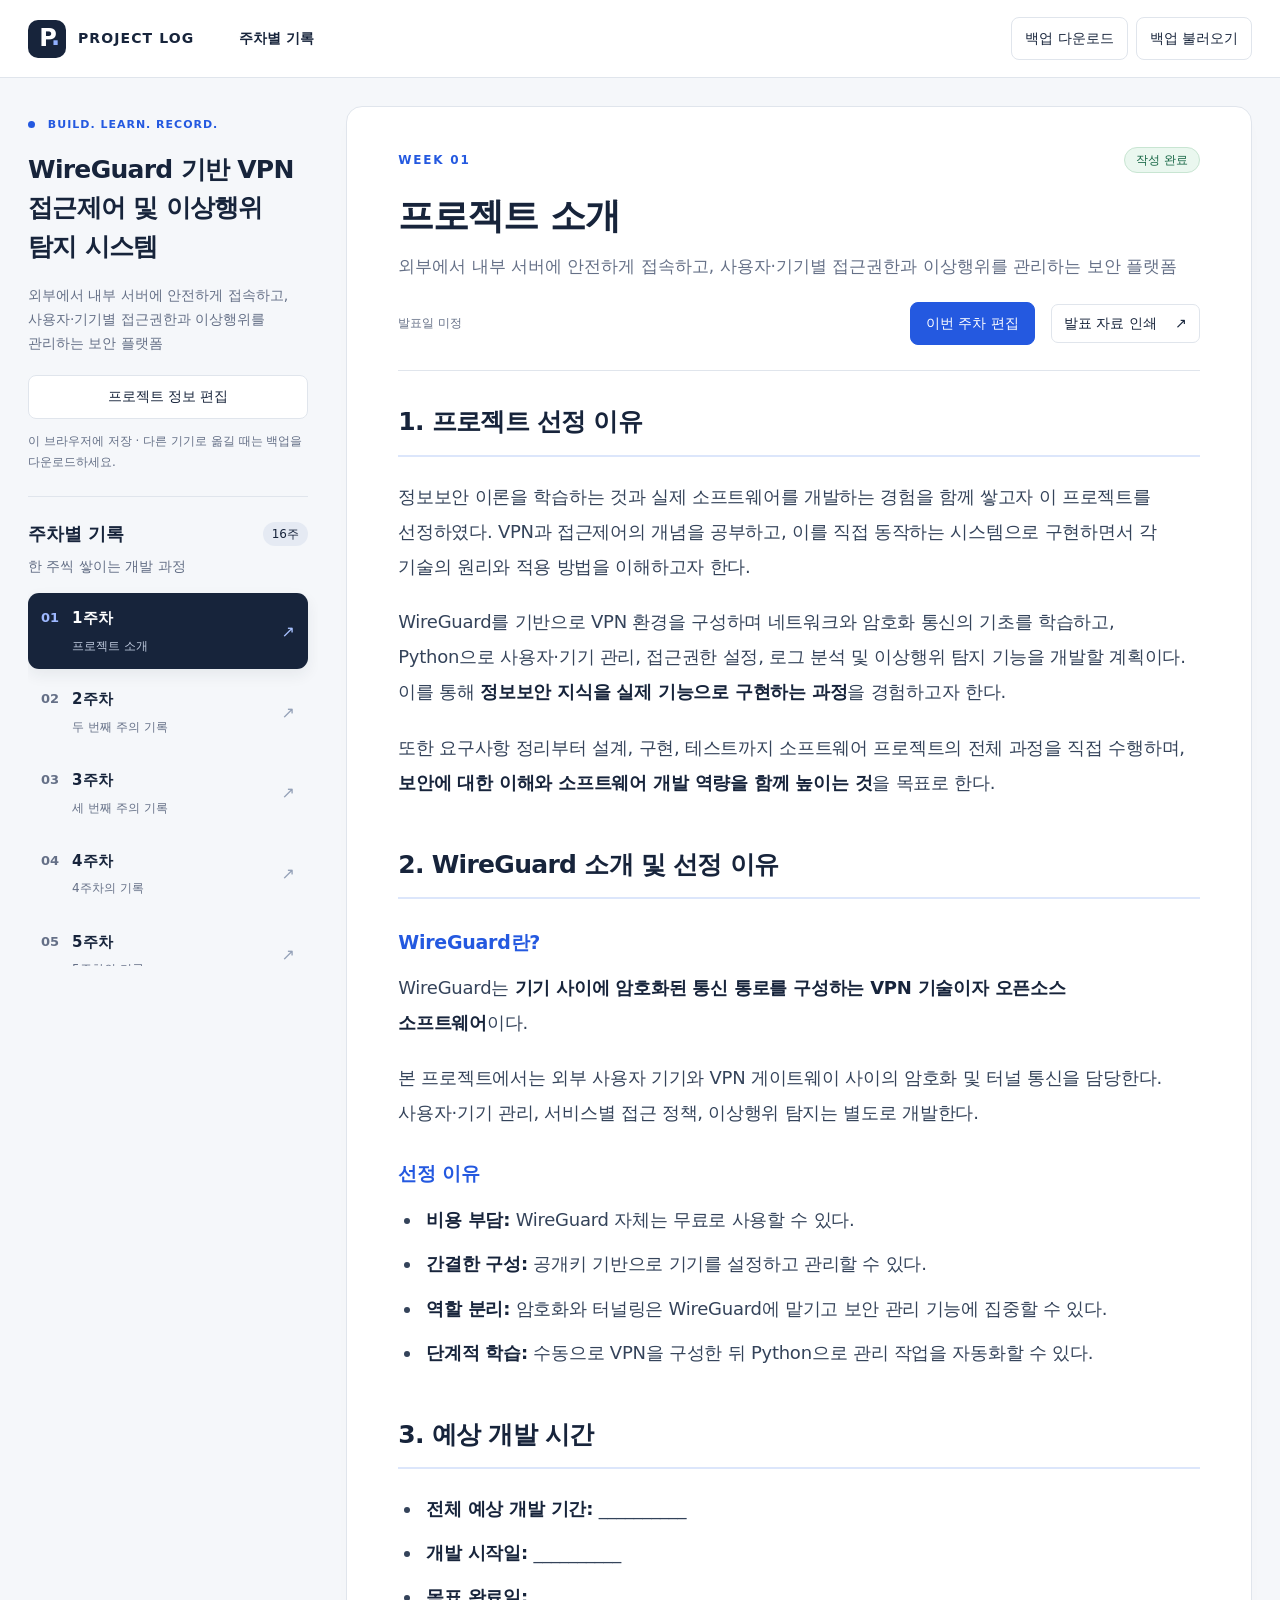
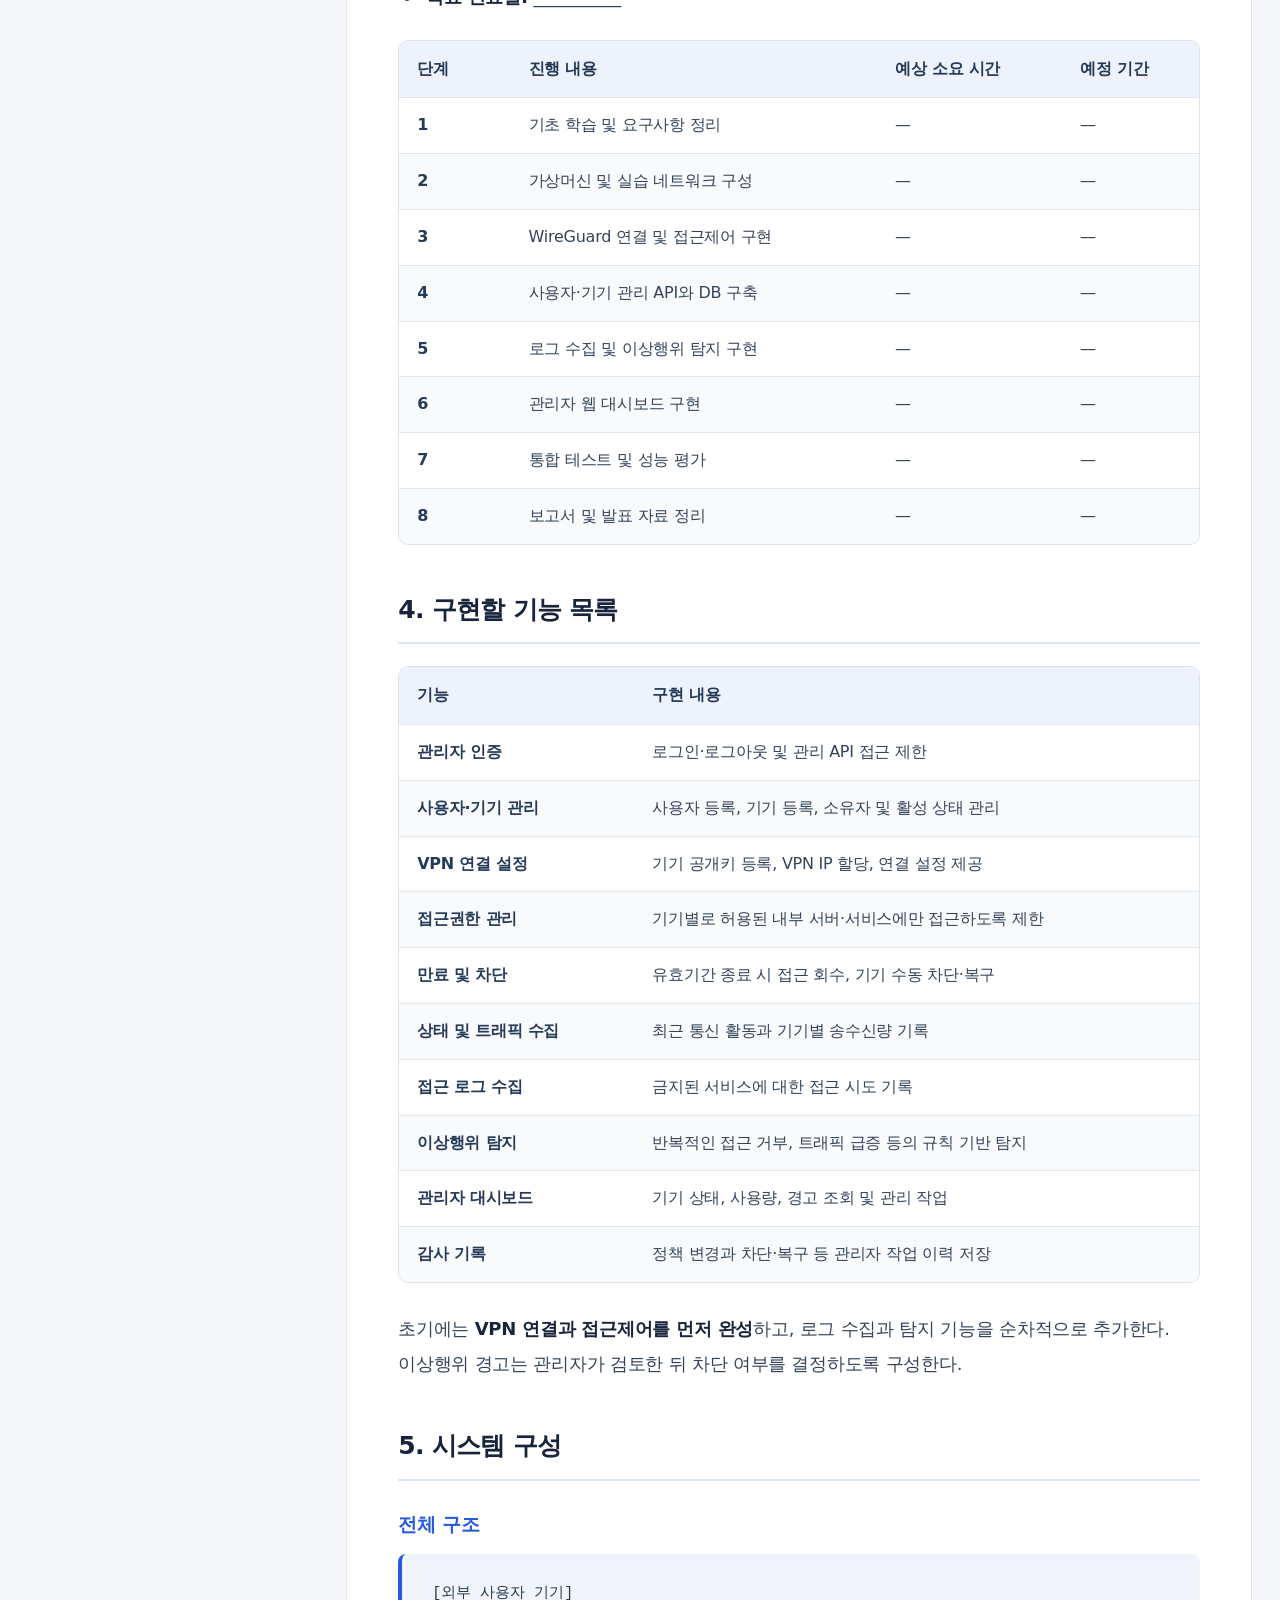
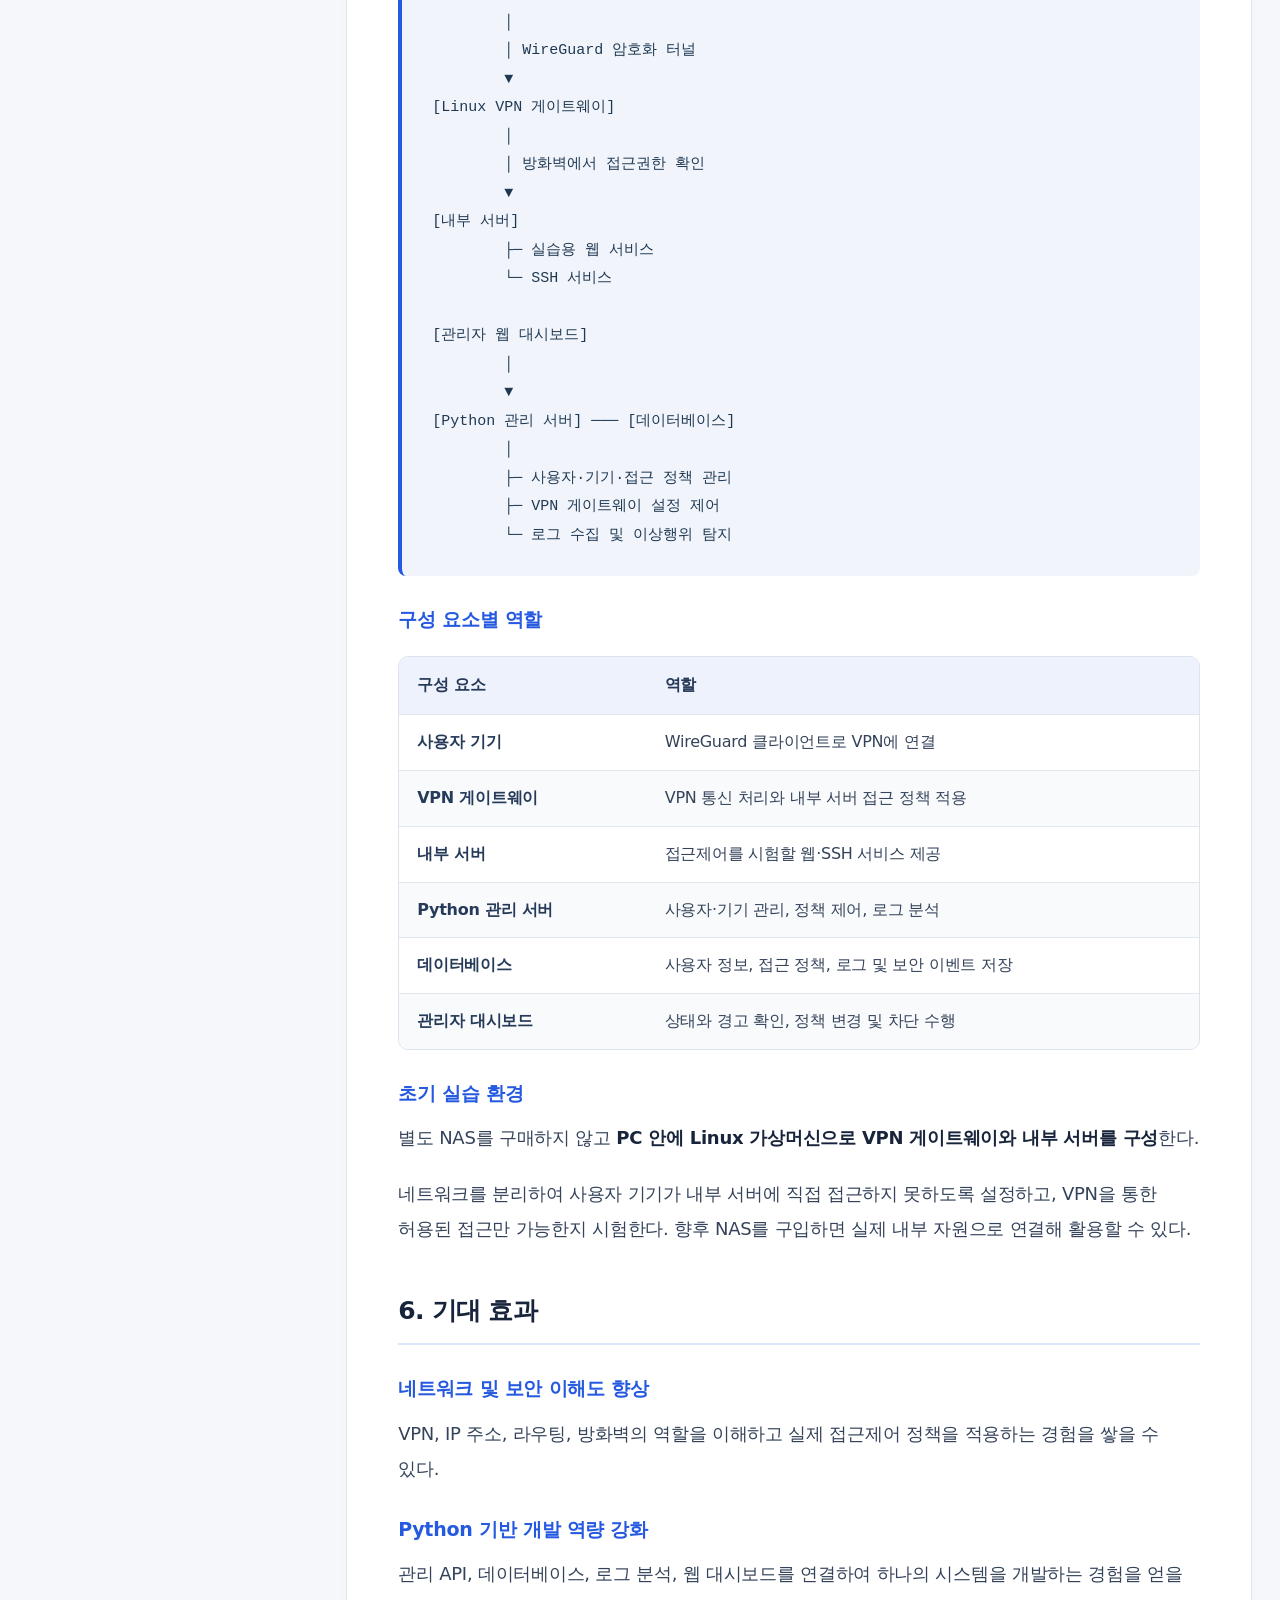
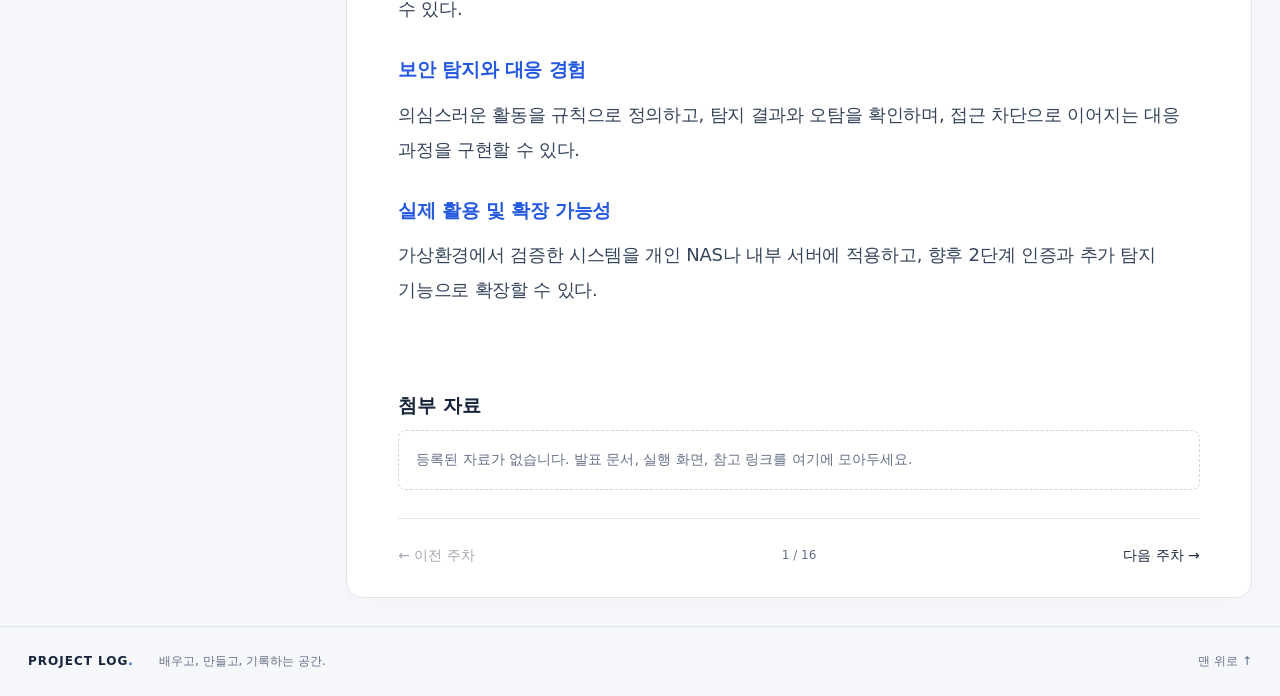
==== index.html @ 0156c9d0 "Add files via upload" ====
<!doctype html>
<html lang="ko">
<head>
  <meta charset="utf-8">
  <meta name="viewport" content="width=device-width, initial-scale=1">
  <meta name="description" content="프로젝트 소개와 주차별 개발 과정을 기록하는 발표 아카이브">
  <title>프로젝트 기록</title>
  <link rel="stylesheet" href="style.css">
  <link rel="stylesheet" href="document.css">
  <script src="data.js" defer></script>
  <script src="script.js" defer></script>
</head>
<body>
  <a class="skip-link" href="#main">본문 바로가기</a>
  <header class="header">
    <a class="brand" href="#"><span class="brand-icon" aria-hidden="true">P<span>.</span></span>PROJECT LOG</a>
    <nav aria-label="주 메뉴"><a href="#weekly">주차별 기록</a></nav>
    <div class="header-actions"><button id="backup" type="button">백업 다운로드</button><button id="restore" type="button">백업 불러오기</button><input id="backup-file" type="file" accept=".json,application/json" hidden></div>
  </header>
  <main id="main">
    <section class="intro" aria-labelledby="project-title">
      <div><p class="eyebrow"><span class="dot"></span> BUILD. LEARN. RECORD.</p>
        <h1 id="project-title"></h1><p class="intro-description" id="project-description"></p>
      </div>
    </section>
    <section class="workspace" id="weekly" aria-labelledby="weekly-title">
      <aside class="archive">
        <div class="archive-heading"><h2 id="weekly-title">주차별 기록</h2><span id="week-count"></span></div>
        <p class="muted archive-description">한 주씩 쌓이는 개발 과정</p>
        <div id="week-list" class="week-list" role="group" aria-label="발표 주차 선택"></div>
        <p class="archive-note">작은 시도도, 해결하지 못한 문제도<br>프로젝트의 기록이 됩니다.</p>
      </aside>
      <article class="report" aria-labelledby="report-title">
        <div class="report-top"><span id="report-week" class="eyebrow"></span><span class="report-state" id="report-state"></span></div>
        <h2 id="report-title"></h2><p id="report-summary" class="report-summary"></p>
        <div class="report-toolbar"><span id="report-date"></span><button type="button" class="edit-primary" id="edit-week">이번 주차 편집</button><button type="button" class="print-button" id="print-button">발표 자료 인쇄 <span aria-hidden="true">↗</span></button></div>
        <div id="report-sections"></div>
        <div class="materials"><h3>첨부 자료</h3><div id="materials"></div></div>
        <div class="report-pagination"><button type="button" id="previous-week">← 이전 주차</button><span id="page-position"></span><button type="button" id="next-week">다음 주차 →</button></div>
      </article>
    </section>
  </main>
  <footer><a class="footer-brand" href="#">PROJECT LOG<span>.</span></a><p>배우고, 만들고, 기록하는 공간.</p><a href="#">맨 위로 ↑</a></footer>
  <noscript>주차별 자료를 표시하려면 브라우저에서 JavaScript를 활성화해 주세요.</noscript>
  <dialog id="editor" aria-labelledby="editor-title">
    <form id="editor-form"><div class="editor-heading"><h2 id="editor-title">내용 편집</h2><button type="button" id="close-editor" aria-label="편집 취소">닫기 ×</button></div>
      <p class="storage-note">저장한 내용은 이 브라우저에 보관됩니다. 다른 기기에서는 백업 파일을 불러와 주세요. 배포된 사이트 전체에는 자동 반영되지 않습니다.</p>
      <div id="editor-fields"></div><p id="editor-error" role="alert"></p>
      <div class="editor-footer"><button type="button" id="cancel-editor">취소</button><button class="edit-primary" type="submit">저장하기</button></div>
    </form>
  </dialog>
  <p id="notice" role="status" class="notice" hidden></p>
</body>
</html>
---- style.css ----
@charset "UTF-8";
:root{color-scheme:light;--bg:#f5f7fa;--paper:#fff;--ink:#17243b;--muted:#657087;--line:#e0e5ec;--blue:#2459e0;--pale:#ecf2ff;--radius:16px}
*{box-sizing:border-box}html{scroll-behavior:smooth;scroll-padding-top:30px}body{margin:0;background:var(--bg);color:var(--ink);font-family:"Pretendard","Noto Sans KR","Malgun Gothic",system-ui,sans-serif;font-size:16px;line-height:1.7;word-break:keep-all;overflow-wrap:anywhere}button,a{-webkit-tap-highlight-color:transparent}button{font:inherit}a{color:inherit;text-decoration:none}button{cursor:pointer}a:focus-visible,button:focus-visible{outline:3px solid var(--blue);outline-offset:5px}button:disabled{opacity:.4;cursor:default}.header{max-width:1360px;margin:auto;min-height:100px;display:flex;align-items:center;gap:45px;padding:20px 48px;border-bottom:1px solid var(--line)}.brand{display:flex;align-items:center;gap:12px;font-weight:800;font-size:14px;letter-spacing:1.1px}.brand-icon{font-size:24px;letter-spacing:-2px;display:grid;place-content:center;position:relative;width:38px;height:38px;background:var(--ink);color:white;border-radius:10px}.brand-icon span{position:absolute;right:8px;bottom:0;color:#91b0ff}.header nav{display:flex;gap:28px;font-size:14px;font-weight:600}.header nav a:hover,footer a:hover{color:var(--blue)}.header-label{margin-left:auto;color:var(--muted);font-size:12px;letter-spacing:1.8px}main{max-width:1264px;margin:auto;padding:0 48px}.intro{padding:62px 0 50px;display:grid;grid-template-columns:minmax(0,1fr) 235px;gap:65px;align-items:center}.eyebrow{font-size:12px;font-weight:750;letter-spacing:1.8px;color:var(--blue);margin:0 0 16px}.dot{display:inline-block;width:7px;height:7px;border-radius:50%;background:var(--blue);margin-right:8px}h1{font-size:clamp(28px,3vw,42px);line-height:1.35;letter-spacing:-1.7px;margin:0 0 17px;font-weight:800}.intro-description{color:var(--muted);margin:0;max-width:630px}.project-meta{border-left:1px solid #d5dce6;padding-left:28px;font-size:14px}.project-meta div{display:flex;justify-content:space-between;gap:18px;padding:5px 0}.project-meta span{color:var(--muted);flex-shrink:0}.project-meta strong{font-weight:600;text-align:right}.project-meta div:last-child strong{color:var(--blue)}.workspace{display:grid;grid-template-columns:260px minmax(0,1fr);gap:32px;align-items:start}.archive{padding-top:16px}.archive-heading{display:flex;align-items:center;justify-content:space-between}.archive h2{font-size:18px;margin:0}.archive-heading>span{font-size:12px;background:#e5eaf3;padding:2px 9px;border-radius:20px}.muted{color:var(--muted)}.archive-description{font-size:14px;margin:5px 0 24px}.week-list{display:grid;gap:10px}.week-button{width:100%;display:flex;align-items:center;text-align:left;gap:13px;background:transparent;border:1px solid transparent;border-radius:11px;padding:18px 15px;color:var(--ink)}.week-button:hover{background:#e9edf5}.week-button.active{background:var(--ink);color:white;box-shadow:0 6px 15px #17243b12}.week-number{font-size:13px;color:var(--muted);font-weight:650;align-self:flex-start;margin-top:1px}.active .week-number{color:#9eb8ff}.week-info{display:grid;gap:4px;min-width:0}.week-info strong{font-size:15px}.week-info>span{font-size:12px;color:var(--muted)}.active .week-info>span{color:#bec9dd}.week-arrow{margin-left:auto;color:#94a1b8}.active .week-arrow{color:#a8c1ff}.archive-note{font-size:12px;color:var(--muted);border-top:1px solid var(--line);padding-top:23px;margin-top:30px;line-height:1.9}.report{background:var(--paper);border:1px solid var(--line);border-radius:var(--radius);padding:34px 38px 20px;box-shadow:0 8px 25px #17243b03}.report-top{display:flex;align-items:center;justify-content:space-between;margin-bottom:18px}.report-top .eyebrow{margin:0}.report-state{font-size:12px;border:1px solid var(--line);border-radius:20px;color:var(--muted);padding:2px 11px}.report-state.complete{color:#156544;background:#eaf7ef;border-color:#c8e5d2}.report>h2{font-size:28px;letter-spacing:-.9px;line-height:1.4;margin:0 0 10px}.report-summary{color:var(--muted);font-size:15px;margin:0 0 21px}.report-toolbar{display:flex;align-items:center;justify-content:space-between;gap:16px;padding-bottom:25px;border-bottom:1px solid var(--line);color:var(--muted);font-size:12px}.print-button{border:1px solid var(--line);background:white;border-radius:7px;color:var(--ink);padding:7px 12px;font-size:14px}.print-button:hover{background:var(--pale)}.print-button span{margin-left:14px}.report-section{display:flex;gap:18px;padding:27px 0;border-bottom:1px solid var(--line)}.section-number{font-size:12px;color:var(--blue);font-weight:700;line-height:29px}.section-content{min-width:0}.report h3{font-size:16px;margin:0 0 9px;font-weight:750}.section-text{color:var(--muted);white-space:pre-wrap;margin:0;line-height:1.9}.section-next{background:var(--pale);padding:20px;margin:24px 0;border:0;border-radius:10px}.section-next .section-text{color:#40567f}.materials{padding:3px 0 28px}.empty-materials{font-size:14px;padding:17px;border:1px dashed #cdd6e3;border-radius:8px;color:var(--muted);margin:0}.material-link{display:inline-block;border:1px solid var(--line);border-radius:8px;padding:10px 14px;margin:0 8px 8px 0;font-size:14px}.material-link:hover{border-color:var(--blue);color:var(--blue)}.report-pagination{border-top:1px solid var(--line);padding:20px 0 0;display:flex;align-items:center;justify-content:space-between;gap:10px}.report-pagination button{font-size:14px;background:none;border:0;padding:5px 0;color:var(--ink)}.report-pagination>span{font-size:12px;color:var(--muted)}.about{margin:75px 0 65px;padding-top:35px;border-top:1px solid var(--line);display:grid;grid-template-columns:260px minmax(0,1fr);gap:32px}.about .eyebrow{margin:0 0 8px;font-size:11px}.about h2{font-size:23px;margin:0}.about-grid{display:grid;grid-template-columns:1fr 1fr;gap:28px 38px}.about-number{font-size:12px;color:var(--muted)}.about-card h3{font-size:16px;margin:5px 0 8px}.about-card p{font-size:14px;color:var(--muted);margin:0;white-space:pre-wrap}footer{max-width:1264px;padding:25px 48px 35px;margin:auto;display:flex;align-items:center;gap:25px;border-top:1px solid var(--line);font-size:12px;color:var(--muted)}footer p{margin:0}.footer-brand{font-weight:800;letter-spacing:1px;color:var(--ink)}.footer-brand span{color:var(--blue)}footer>a:last-child{margin-left:auto}.skip-link{position:absolute;top:-100px;left:15px;background:white;padding:10px;z-index:10}.skip-link:focus{top:10px}
@media(min-width:1000px){.archive{position:sticky;top:25px}}
@media(max-width:1000px){.header{padding:20px 28px;gap:30px}.header-label{display:none}main{padding:0 28px}.intro{gap:25px}.workspace,.about{grid-template-columns:215px minmax(0,1fr);gap:23px}.report{padding:28px 25px 20px}.week-button{padding:15px 11px;gap:10px}footer{padding-left:28px;padding-right:28px}}
@media(max-width:760px){.header{min-height:80px;justify-content:space-between;padding:17px 20px;gap:16px}.brand{font-size:12px;gap:8px;letter-spacing:.5px}.brand-icon{width:32px;height:32px;font-size:21px}.header nav{gap:16px;font-size:13px}main{padding:0 20px}.intro{padding:38px 0 32px;grid-template-columns:1fr;gap:25px}h1{letter-spacing:-1px}.project-meta{border-left:0;padding:17px 0 0;border-top:1px solid var(--line);display:flex;flex-wrap:wrap;gap:8px 25px}.project-meta div{gap:12px;font-size:12px}.workspace{grid-template-columns:1fr;gap:20px}.archive{padding:0}.archive-description{margin-bottom:15px}.week-list{display:flex;overflow-x:auto;padding-bottom:7px;gap:8px}.week-button{width:190px;flex-shrink:0;border-color:var(--line);padding:12px}.week-info>span{max-width:128px;overflow:hidden;text-overflow:ellipsis;white-space:nowrap}.week-arrow,.archive-note{display:none}.report{padding:25px 22px 18px}.report>h2{font-size:24px}.report-section{gap:13px}.section-text{font-size:16px}.about{grid-template-columns:1fr;margin:45px 0;gap:24px}.about-grid{gap:25px}.about-card p{font-size:14px}footer{padding:22px 20px;flex-wrap:wrap;gap:12px}footer p{display:none}}
@media(max-width:380px){.header{flex-wrap:wrap}.about-grid{grid-template-columns:1fr}.report-toolbar{align-items:flex-start;flex-direction:column}.report{padding:22px 16px}}
@media(prefers-reduced-motion:reduce){html{scroll-behavior:auto}}
@media print{body{background:white;color:#111;font-size:12pt}.header,.archive,.about,footer,.print-button,.report-pagination,.skip-link{display:none!important}main{max-width:none;padding:0}.intro{padding:0 0 20px;grid-template-columns:1fr;gap:12px}.intro h1{font-size:20pt}.intro .eyebrow,.intro-description{display:none}.project-meta{border:0;padding:0;display:flex;gap:25px}.project-meta div{gap:10px}.workspace{display:block}.report{border:0;box-shadow:none;padding:0}.report-section,.materials{break-inside:avoid}.section-next{background:none;border:1px solid #ccc}.report>h2{font-size:18pt}.report-summary,.section-text,.empty-materials{color:#333}.material-link{border:0;padding:0;display:block}.material-link::after{content:" (" attr(href) ")";font-size:10pt}.report-toolbar{padding-bottom:12px}.report-section{padding:18px 0}}
/* 넓은 발표 화면과 왼쪽 프로젝트 패널 */
.header{max-width:none;padding:16px 28px;min-height:78px;background:white}.header-actions{margin-left:auto;display:flex;gap:8px}.header-actions button,.project-edit,.editor-heading button,.editor-footer button{font:inherit;font-size:14px;border:1px solid var(--line);background:white;color:var(--ink);padding:9px 13px;border-radius:8px}.header-actions button:hover,.project-edit:hover{background:var(--pale)}
main{max-width:none;padding:28px;display:grid;grid-template-columns:290px minmax(0,1fr);gap:28px;align-items:start}.project-sidebar{grid-column:1;grid-row:1 / span 2;position:sticky;top:20px;max-height:calc(100vh - 40px);overflow:auto;padding-right:10px}.intro{display:block;padding:10px 0 24px}.intro h1{font-size:27px;letter-spacing:-.8px}.intro .eyebrow{font-size:11px;letter-spacing:1px}.intro-description{font-size:14px}.project-meta{border-left:0;border-top:1px solid var(--line);margin-top:20px;padding:15px 0}.project-edit{width:100%}.storage-note{font-size:12px;line-height:1.7;color:var(--muted);margin:12px 0 0}.archive{position:static;border-top:1px solid var(--line);padding-top:22px}.archive-description{margin-bottom:15px}.week-list{gap:5px}.week-button{padding:12px}.archive-note{display:none}.workspace{display:block;min-width:0;grid-column:2}.report{padding:40px 5% 25px;min-height:calc(100vh - 134px)}.report>h2{font-size:36px}.report-summary{font-size:17px}.report-section{padding:30px 0}.section-content{flex:1}.section-text{font-size:18px;line-height:1.95}.report h3{font-size:19px}.report-toolbar{justify-content:flex-end}.report-toolbar>span{margin-right:auto}.edit-primary{border:1px solid var(--blue)!important;background:var(--blue)!important;color:white!important;border-radius:8px;padding:9px 15px;font:inherit;font-size:14px}.about{grid-column:2;display:block;margin:15px 0 25px;padding-top:28px}.about-grid{margin-top:25px}footer{max-width:none;padding:24px 28px}dialog{width:min(740px,calc(100% - 32px));max-height:90vh;border:1px solid var(--line);border-radius:16px;padding:0;color:var(--ink);box-shadow:0 24px 90px #17243b40}dialog::backdrop{background:#17243b80}#editor-form{padding:28px}.editor-heading{display:flex;align-items:center;justify-content:space-between;gap:15px}.editor-heading h2{margin:0;font-size:23px}#editor-fields{display:grid;gap:19px;margin-top:25px}.editor-field{display:grid;gap:7px;font-size:14px;font-weight:650}.editor-field input,.editor-field textarea,.editor-field select{width:100%;min-width:0;border:1px solid #bac6d8;background:white;color:var(--ink);border-radius:8px;padding:11px 12px;font:inherit;font-size:16px;font-weight:400;line-height:1.65}.editor-field textarea{resize:vertical;min-height:115px}.editor-field :focus{outline:2px solid var(--blue);outline-offset:2px}.editor-footer{display:flex;justify-content:flex-end;gap:10px;margin-top:20px;padding-top:18px;border-top:1px solid var(--line)}#editor-error{color:#a62128;font-size:14px}.notice{position:fixed;bottom:16px;left:50%;transform:translateX(-50%);z-index:20;background:var(--ink);color:white;border-radius:10px;padding:12px 20px;font-size:14px;width:max-content;max-width:calc(100% - 32px);box-shadow:0 4px 20px #17243b25}
@media(min-width:1600px){main{grid-template-columns:320px minmax(0,1fr);gap:38px}.report{padding-left:6%;padding-right:6%}}
@media(max-width:1000px){main{grid-template-columns:245px minmax(0,1fr);gap:20px;padding:20px}.header{gap:20px}.header nav{display:none}.report{padding:30px 25px}.report>h2{font-size:29px}.intro h1{font-size:24px}.section-text{font-size:16px}.report-toolbar{flex-wrap:wrap}}
@media(max-width:760px){.header{padding:14px 18px;flex-wrap:wrap}.header-actions{gap:5px}.header-actions button{font-size:12px;padding:7px 9px}main{display:block;padding:18px}.project-sidebar{position:static;max-height:none;padding:0}.intro{padding:10px 0 20px}.intro h1{font-size:28px}.project-meta{display:flex;margin-top:14px}.project-edit{width:auto}.archive{padding-top:18px}.week-list{display:flex;overflow:auto}.week-button{width:170px}.workspace{margin-top:20px}.report{padding:26px 20px;min-height:0}.report>h2{font-size:27px}.report h3{font-size:17px}.report-summary{font-size:15px}.report-toolbar{align-items:center;flex-direction:row;gap:8px}.report-toolbar>span{width:100%}.report-section{padding:24px 0}.section-next{padding:20px}.about{margin-top:35px}.notice{font-size:12px}#editor-form{padding:20px}}
@media print{main{display:block;padding:0}.project-sidebar,.header-actions,.edit-primary,dialog,.notice{display:none!important}.report{min-height:0;padding:0}.report>h2{font-size:22pt}.section-text{font-size:12pt}.report-section{padding:16px 0}.report-toolbar{justify-content:flex-start}}
---- document.css ----
/* 1주차 프로젝트 소개: 외부 폰트 다운로드 없이 한국어 시스템 글꼴 사용 */
body {font-family: "맑은 고딕", "Malgun Gothic", "Apple SD Gothic Neo", system-ui, sans-serif;}
.project-sidebar {grid-row:1;}
.intro h1 {font-size:25px;line-height:1.55;letter-spacing:-.7px;}
.project-edit {margin-top:20px;}
.report {padding-left:clamp(24px,4vw,80px);padding-right:clamp(24px,4vw,80px);}
.introduction-document {font-size:18px;line-height:1.95;color:#34435a;letter-spacing:-.25px;padding-bottom:38px;}
.introduction-document > h3 {font-size:25px;line-height:1.5;letter-spacing:-.7px;color:#17243b;margin:46px 0 22px;padding:0 0 14px;border-bottom:2px solid #dce6fb;break-after:avoid;}
.introduction-document > h3:first-child {margin-top:32px;}
.introduction-document h4 {font-size:19px;font-weight:750;color:#2459e0;line-height:1.6;margin:28px 0 12px;break-after:avoid;}
.introduction-document p {margin:0 0 20px;white-space:pre-line;}
.introduction-document strong {color:#17243b;font-weight:750;}
.introduction-document ul {padding-left:24px;margin:14px 0 25px;}
.introduction-document li {padding-left:4px;margin:9px 0;}
.document-table-wrap {overflow-x:auto;margin:22px 0 28px;border:1px solid #dce3ed;border-radius:10px;}
.document-table {width:100%;border-collapse:collapse;text-align:left;font-size:16px;line-height:1.8;}
.document-table th {background:#edf2fc;color:#253957;font-weight:700;padding:14px 18px;white-space:nowrap;}
.document-table td {padding:13px 18px;border-top:1px solid #e2e7ef;min-width:85px;}
.document-table td:first-child {font-weight:650;color:#263b59;}
.document-table tr:nth-child(even) td {background:#f8fafc;}
.system-diagram {overflow:auto;background:#f1f5fb;color:#203953;border-left:4px solid #2459e0;border-radius:8px;padding:26px 30px;font:15px/1.9 Consolas,"D2Coding","Malgun Gothic",monospace;letter-spacing:0;word-break:normal;white-space:pre;}
.system-diagram code {font:inherit;}
.introduction-document + .materials {margin-top:20px;}
@media(max-width:760px){.intro h1{font-size:25px;max-width:580px;}.introduction-document{font-size:16px;line-height:1.9;}.introduction-document>h3{font-size:22px;margin-top:35px;}.introduction-document h4{font-size:18px;}.document-table{font-size:14px;min-width:520px;}.document-table th,.document-table td{padding:12px;}.system-diagram{font-size:13px;padding:20px;}.report{padding:26px 20px;}}
@media print{.introduction-document{font-size:11pt;line-height:1.8;}.introduction-document>h3{font-size:16pt;margin-top:25px;}.introduction-document h4{font-size:12pt;}.document-table{font-size:10pt;min-width:0;}.document-table-wrap{overflow:visible;border-radius:0;}.document-table tr{break-inside:avoid;}.system-diagram{font-size:10pt;break-inside:avoid;overflow:visible;}.report{padding:0;}}
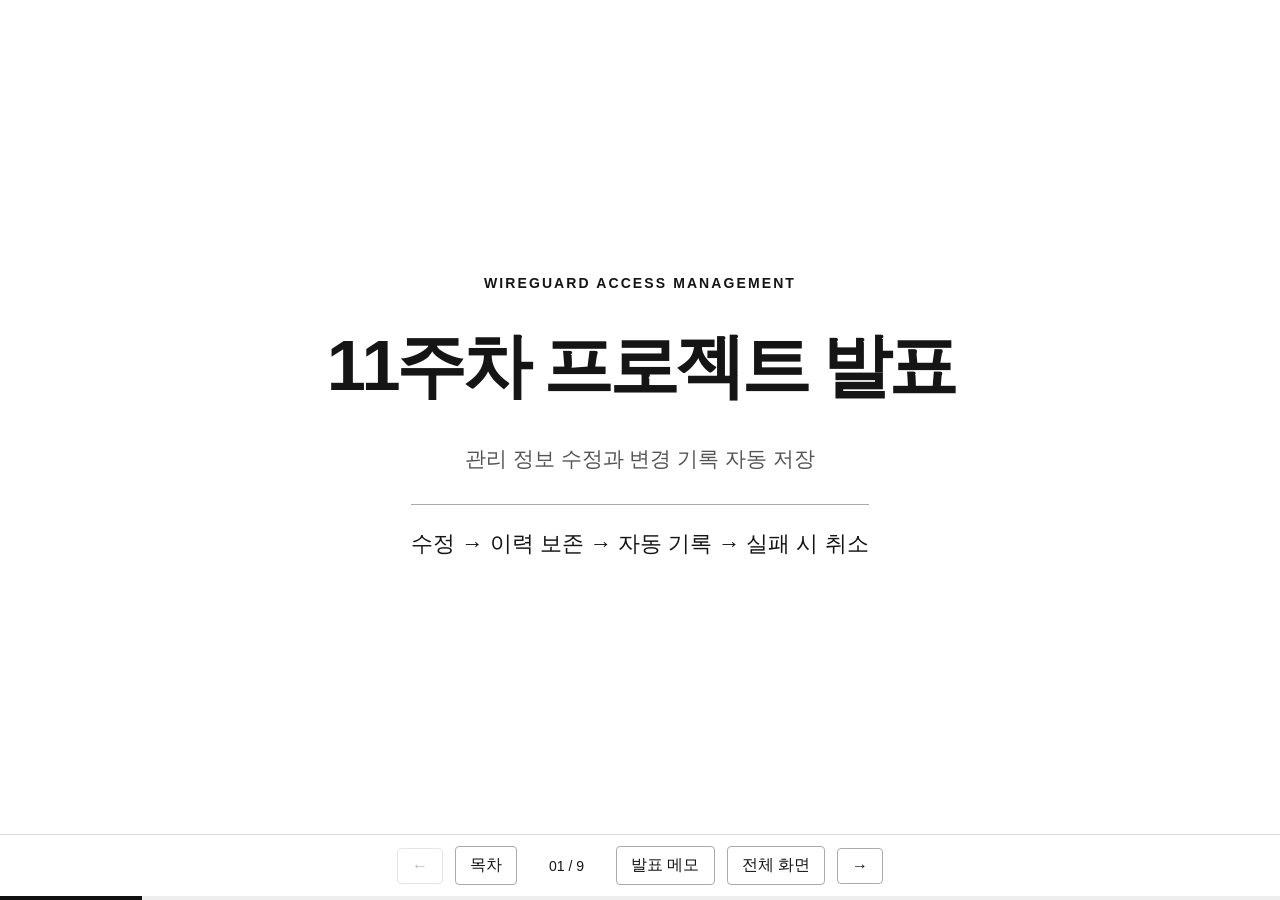
==== commit d29993d2: "Add files via upload 11주차 발표 자료" ====
--- a/index.html
+++ b/index.html
@@ -1,54 +1,6 @@
-<!doctype html>
-<html lang="ko">
-<head>
-  <meta charset="utf-8">
-  <meta name="viewport" content="width=device-width, initial-scale=1">
-  <meta name="description" content="프로젝트 소개와 주차별 개발 과정을 기록하는 발표 아카이브">
-  <title>프로젝트 기록</title>
-  <link rel="stylesheet" href="style.css">
-  <link rel="stylesheet" href="document.css">
-  <script src="data.js" defer></script>
-  <script src="script.js" defer></script>
-</head>
-<body>
-  <a class="skip-link" href="#main">본문 바로가기</a>
-  <header class="header">
-    <a class="brand" href="#"><span class="brand-icon" aria-hidden="true">P<span>.</span></span>PROJECT LOG</a>
-    <nav aria-label="주 메뉴"><a href="#weekly">주차별 기록</a></nav>
-    <div class="header-actions"><button id="backup" type="button">백업 다운로드</button><button id="restore" type="button">백업 불러오기</button><input id="backup-file" type="file" accept=".json,application/json" hidden></div>
-  </header>
-  <main id="main">
-    <section class="intro" aria-labelledby="project-title">
-      <div><p class="eyebrow"><span class="dot"></span> BUILD. LEARN. RECORD.</p>
-        <h1 id="project-title"></h1><p class="intro-description" id="project-description"></p>
-      </div>
-    </section>
-    <section class="workspace" id="weekly" aria-labelledby="weekly-title">
-      <aside class="archive">
-        <div class="archive-heading"><h2 id="weekly-title">주차별 기록</h2><span id="week-count"></span></div>
-        <p class="muted archive-description">한 주씩 쌓이는 개발 과정</p>
-        <div id="week-list" class="week-list" role="group" aria-label="발표 주차 선택"></div>
-        <p class="archive-note">작은 시도도, 해결하지 못한 문제도<br>프로젝트의 기록이 됩니다.</p>
-      </aside>
-      <article class="report" aria-labelledby="report-title">
-        <div class="report-top"><span id="report-week" class="eyebrow"></span><span class="report-state" id="report-state"></span></div>
-        <h2 id="report-title"></h2><p id="report-summary" class="report-summary"></p>
-        <div class="report-toolbar"><span id="report-date"></span><button type="button" class="edit-primary" id="edit-week">이번 주차 편집</button><button type="button" class="print-button" id="print-button">발표 자료 인쇄 <span aria-hidden="true">↗</span></button></div>
-        <div id="report-sections"></div>
-        <div class="materials"><h3>첨부 자료</h3><div id="materials"></div></div>
-        <div class="report-pagination"><button type="button" id="previous-week">← 이전 주차</button><span id="page-position"></span><button type="button" id="next-week">다음 주차 →</button></div>
-      </article>
-    </section>
-  </main>
-  <footer><a class="footer-brand" href="#">PROJECT LOG<span>.</span></a><p>배우고, 만들고, 기록하는 공간.</p><a href="#">맨 위로 ↑</a></footer>
-  <noscript>주차별 자료를 표시하려면 브라우저에서 JavaScript를 활성화해 주세요.</noscript>
-  <dialog id="editor" aria-labelledby="editor-title">
-    <form id="editor-form"><div class="editor-heading"><h2 id="editor-title">내용 편집</h2><button type="button" id="close-editor" aria-label="편집 취소">닫기 ×</button></div>
-      <p class="storage-note">저장한 내용은 이 브라우저에 보관됩니다. 다른 기기에서는 백업 파일을 불러와 주세요. 배포된 사이트 전체에는 자동 반영되지 않습니다.</p>
-      <div id="editor-fields"></div><p id="editor-error" role="alert"></p>
-      <div class="editor-footer"><button type="button" id="cancel-editor">취소</button><button class="edit-primary" type="submit">저장하기</button></div>
-    </form>
-  </dialog>
-  <p id="notice" role="status" class="notice" hidden></p>
-</body>
-</html>
+<!doctype html><html lang="ko"><head><meta charset="utf-8"><meta name="viewport" content="width=device-width,initial-scale=1"><title>11주차 프로젝트 발표</title><link rel="stylesheet" href="style.css"></head><body><main id="deck"><section class="slide cover" data-title="11주차 프로젝트 발표"><div class="eyebrow">WIREGUARD ACCESS MANAGEMENT</div><h1>11주차 프로젝트 발표</h1><p class="subtitle">관리 정보 수정과 변경 기록 자동 저장</p><div class="cover-line">수정 → 이력 보존 → 자동 기록 → 실패 시 취소</div><aside>이번 11주차에는 지난주에 만든 기기와 접근 정책 관리 기능을 확장했습니다. 기존 정보를 수정하고 변경 내용을 자동으로 기록하며, 기록 저장이 실패할 때 수정 내용도 함께 취소되는지 검증했습니다. 이번 발표에서는 정상 동작과 실패 상황의 처리 과정을 설명하겠습니다.</aside></section><section class="slide" data-title="이번 주차의 목표"><header><div class="eyebrow">11주차 / 02</div><h2>이번 주차의 목표</h2></header><p class="lead">저장한 관리 정보를 수정하고,<br><strong>변경 과정과 결과를 확인합니다.</strong></p><div class="two"><article><span class="label">10주차 기반</span><h3>등록·조회·규칙 미리보기</h3><p>기기 · VPN 할당 · 접근 정책을 연결해 관리</p></article><article><span class="label">11주차 확장</span><h3>수정·기록·오류 처리</h3><p>기존 정보 수정과 변경 전후 기록<br>저장 실패 시 전체 변경 취소</p></article></div><p class="takeaway">이번 작업은 관리 DB와 규칙 생성 단계입니다. 실제 방화벽 자동 적용은 이후 구현합니다.</p><aside>지난주에는 기기를 등록하고 공개 키와 VPN 주소, 접근 정책을 연결해 조회하는 기능을 만들었습니다. 하지만 실제 관리에서는 이름이나 주소가 바뀌거나 특정 접근 권한을 중지해야 할 수 있습니다. 그래서 이번에는 기존 정보의 수정 기능을 추가했습니다. 또한 언제 어떤 내용을 바꿨는지 확인할 수 있도록 변경 기록을 연결하고, 오류가 났을 때 데이터가 중간 상태로 남지 않는지도 시험했습니다. 아직 실제 방화벽 설정을 자동으로 바꾸는 단계는 아닙니다.</aside></section><section class="slide" data-title="기기 정보와 접근 정책 수정"><header><div class="eyebrow">11주차 / 03</div><h2>기기 정보와 접근 정책 수정</h2></header><div class="two"><article><h3>기기 단위 관리</h3><ul><li>기기 이름 수정</li><li>활성·비활성 상태 변경</li><li>비활성 기기의 규칙 생성 제외</li></ul></article><article><h3>서비스 단위 관리</h3><ul><li>개별 정책 활성·비활성 변경</li><li>목적지·프로토콜·포트 수정 코드</li><li>포트 80 → 8080 → 80 시험</li></ul></article></div><div class="two proof-grid"><figure><button class="image-button" data-image="assets/name.png" data-caption="기기 이름 변경과 복원"><img src="assets/name.png" alt="기기 이름 변경과 복원"></button><figcaption>기기 이름 변경·복원 · 클릭하면 확대</figcaption></figure><figure><button class="image-button" data-image="assets/policy.png" data-caption="접근 정책 포트 변경"><img src="assets/policy.png" alt="접근 정책 포트 변경"></button><figcaption>포트 80 → 8080 → 80 변경 · 클릭하면 확대</figcaption></figure></div><p class="foot">목적지·프로토콜 수정은 코드 구현, 포트 변경은 실행 검증까지 완료했습니다.</p><aside>기기 이름을 바꿨다가 원래대로 복원하고, 활성 상태를 바꿨을 때 규칙 생성 대상에서 제외되는지 확인했습니다. 기기 전체를 중지하는 것과 개별 서비스 권한을 중지하는 것도 구분했습니다. 정책에서는 목적지와 프로토콜, 포트를 수정할 수 있도록 만들었고, 실제 시험은 포트를 80에서 8080으로 바꾼 뒤 80으로 복원했습니다. 미리보기 규칙의 포트도 함께 바뀌었습니다. 이때 실제 서버의 포트나 방화벽을 바꾼 것은 아닙니다.</aside></section><section class="slide" data-title="VPN 주소 변경과 이력 보존"><header><div class="eyebrow">11주차 / 04</div><h2>VPN 주소 변경과 이력 보존</h2></header><table><thead><tr><th>할당 순서</th><th>VPN 주소</th><th>처리 결과</th></tr></thead><tbody><tr><td>최초 할당</td><td>10.40.0.2</td><td>종료 시각 기록</td></tr><tr><td>테스트 할당</td><td>10.40.0.3</td><td>종료 시각 기록</td></tr><tr><td>원래 주소 복원</td><td>10.40.0.2</td><td>현재 할당</td></tr></tbody></table><figure class="result-photo" style="max-width:1050px"><button class="image-button crop-view" style="aspect-ratio:613/110" data-image="assets/history.png" data-caption="첫 주소 변경·복원 시험의 할당 이력 3건"><img style="width:100.0%;transform:translateY(-79.40074906367042%)" src="assets/history.png" alt="첫 주소 변경·복원 시험의 할당 이력 3건"></button><figcaption>첫 주소 변경·복원 시험의 할당 이력 3건 · 클릭하면 전체 원본 확대</figcaption></figure><p class="takeaway">이전 할당은 종료 처리하고 새 행을 추가합니다. 마지막 행이 현재 할당입니다.</p><p class="foot">첫 시험 당시 결과입니다. 이후 시험에 따라 이력은 누적됩니다. 실제 VPN 접속·종료 기록이 아닙니다.</p><aside>주소를 바꿀 때는 기존 값을 덮어쓰지 않고 이력을 남기도록 했습니다. 이전 할당에 종료 시각을 넣고 새 할당을 추가합니다. 시험에서는 10.40.0.2를 10.40.0.3으로 변경하고 다시 원래 주소로 복원했습니다. 그 결과 첫 시험에서 세 개의 기록이 남고 마지막 할당만 현재 상태가 됩니다. 종료 시각이 없다는 것은 유효한 DB 할당이라는 의미이지 현재 접속 중이라는 뜻은 아닙니다. 실제 WireGuard 주소는 변경하지 않았고, 이력 보관 기간 제한도 아직 적용하지 않았습니다.</aside></section><section class="slide" data-title="관리 변경 내역 자동 기록"><header><div class="eyebrow">11주차 / 05</div><h2>관리 변경 내역 자동 기록</h2></header><div class="flow"><span>관리 정보 수정</span><b>→</b><span>변경 전후 값 기록</span><b>→</b><span>함께 저장</span></div><table><thead><tr><th>저장 항목</th><th>예시</th></tr></thead><tbody><tr><td>작업·대상</td><td>access_rule.edit / 정책 1번</td></tr><tr><td>변경 전</td><td>destination_port: 80</td></tr><tr><td>변경 후</td><td>destination_port: 8080</td></tr><tr><td>추가 정보</td><td>변경 시각(UTC) · 실행 계정</td></tr></tbody></table><p class="takeaway">공통 함수 record_change()를 네 가지 수정 프로그램에 연결했습니다.</p><p class="foot">실행 계정 wgmonitor는 실제 사람의 관리자 로그인 신원과는 다릅니다.</p><aside>주소 할당 이력만으로는 기기 이름이나 정책 변경을 모두 확인할 수 없어서 management_audit 테이블을 추가했습니다. 공통 함수 record_change가 변경 시각과 작업 종류, 대상, 변경 전후 값을 저장합니다. 예를 들어 포트 수정은 80에서 8080으로 바뀐 내용을 JSON 형태로 남깁니다. 기기 수정, 정책 상태, 정책 조건, VPN 할당 변경의 네 경로에 연결했습니다. 현재 기록하는 계정은 실행 계정 wgmonitor이며, 사람별 관리자 인증은 앞으로 별도로 연결해야 합니다.</aside></section><section class="slide" data-title="잘못된 입력 검증"><header><div class="eyebrow">11주차 / 06</div><h2>잘못된 입력 검증</h2></header><div class="flow"><span>포트 70000 입력</span><b>→</b><span>범위 검사</span><b>→</b><span>입력 거부</span></div><figure><button class="image-button" data-image="assets/invalid.png" data-caption="허용 범위 1~65535를 벗어난 입력 거부"><img src="assets/invalid.png" alt="허용 범위 1~65535를 벗어난 입력 거부"></button><figcaption>허용 범위 1~65535를 벗어난 입력 거부 · 클릭하면 확대</figcaption></figure><div class="two"><article><h3>확인한 결과</h3><ul><li>오류와 올바른 범위 안내</li><li>DB 수정 전에 중단</li><li>성공 변경 기록 추가 없음</li></ul></article><article><h3>다음 페이지의 실패 복구 시험</h3><p>이번: 잘못된 값을 DB 수정 전에 거부<br>다음: 수정 도중 오류가 나면 전체 취소</p></article></div><p class="foot">이번 실행 검증은 포트 범위 오류 사례입니다. 모든 입력 오류를 시험했다는 뜻은 아닙니다.</p><aside>이번에는 잘못된 포트 값을 입력했습니다. 70000은 허용 범위를 벗어나므로 argparse 오류와 사용법이 표시되고 DB에 연결하기 전에 종료됩니다. 따라서 기존 정책과 성공 변경 기록은 그대로입니다. 이것은 DB를 수정한 뒤 되돌리는 롤백 시험과 다릅니다. 다음 페이지에서는 수정 이후 기록 저장이 실패하는 상황을 시험합니다.</aside></section><section class="slide" data-title="저장 실패 시 전체 변경 취소"><header><div class="eyebrow">11주차 / 07</div><h2>저장 실패 시 전체 변경 취소</h2></header><div class="flow"><span>시험용 DB 복사</span><b>→</b><span>기록 저장 오류 유발</span><b>→</b><span>변경 전후 비교</span></div><p class="subtitle">기기 수정 · 정책 상태 · 정책 조건 · VPN 할당 <strong>4개 시험 통과</strong></p><figure><button class="image-button" data-image="assets/rollback.png" data-caption="DB 복사본에서 실시한 롤백 시험 결과"><img src="assets/rollback.png" alt="DB 복사본에서 실시한 롤백 시험 결과"></button><figcaption>DB 복사본에서 실시한 롤백 시험 결과 · 클릭하면 확대</figcaption></figure><p class="takeaway">기록 저장에 실패하면 정보 수정도 함께 취소됩니다.</p><p class="foot">운영 DB는 변경하지 않았습니다. 백업 복원이나 모든 장애 상황을 시험한 것은 아닙니다.</p><aside>정상 처리뿐 아니라 기록 저장이 실패하는 상황도 확인했습니다. 운영 DB를 읽기 전용으로 복사한 뒤, 복사본에 변경 기록을 저장할 때 오류가 발생하도록 장치를 넣었습니다. 실제 수정 프로그램을 복사본 대상으로 실행하고 시험 전후의 테이블 값을 비교했습니다. 기기 수정과 두 가지 정책 변경, VPN 할당 변경 모두 원래 상태로 돌아왔습니다. 특히 VPN 할당은 이전 기록의 종료와 새 기록 추가도 함께 취소됐습니다. 이것은 트랜잭션 롤백 시험이며 정전이나 디스크 손상까지 모두 검증한 것은 아닙니다.</aside></section><section class="slide" data-title="완료 범위와 다음 개발"><header><div class="eyebrow">11주차 / 08</div><h2>완료 범위와 다음 개발</h2></header><div class="two"><article><span class="label">11주차 완료</span><h3>수정과 변경 이력 관리</h3><ul><li>기기·접근 정책 수정</li><li>VPN 할당 변경과 이력 보존</li><li>변경 전후 정보 자동 기록</li><li>기록 저장 실패 시 롤백 검증</li></ul></article><article><span class="label">다음 개발 · 백엔드 우선</span><h3>실제 설정 적용 준비</h3><ul><li>전체 방화벽 설정 생성·검사</li><li>WireGuard·방화벽 적용·복구</li><li>재부팅 유지와 통합 테스트</li><li>이후 관리자 API·화면 연결</li></ul></article></div><p class="takeaway">관리 정보 수정부터 변경 기록과 실패 시 취소까지 검증했습니다.</p><aside>이번 주차에는 관리 정보를 수정하고 변경 전후 내용을 자동 기록하는 흐름을 완성했습니다. 같은 값 재실행과 잘못된 입력을 처리하고, 기록 저장 실패 시 수정도 취소되는 것을 확인했습니다. 다음은 백엔드 우선 순서로 전체 방화벽 설정을 생성하고 검사하는 작업입니다. 실제 적용과 실패 시 복구, 재부팅 유지까지 검증한 뒤 관리자 API와 화면을 연결할 예정입니다. 현재의 DB 변경이 실제 네트워크에 자동 반영되지는 않는다는 점을 구분해서 정리하겠습니다.</aside></section><section class="slide cover" data-title="감사합니다"><h1>감사합니다</h1><aside>이상으로 11주차 프로젝트 발표를 마치겠습니다.</aside></section></main>
+<nav class="controls" aria-label="발표 조작"><button id="prev" aria-label="이전 페이지">←</button><button id="index" title="목차 · G">목차</button><span id="page" aria-live="polite"></span><button id="notes" title="참고 설명 · N">발표 메모</button><button id="full" title="전체 화면 · F">전체 화면</button><button id="next" aria-label="다음 페이지">→</button></nav><div class="progress" aria-hidden="true"><span id="progress"></span></div>
+<dialog id="overview"><header><h2>페이지 선택</h2><button class="close" aria-label="닫기">×</button></header><div id="page-list"></div></dialog>
+<dialog id="note-dialog"><header><h2>발표자 메모</h2><button class="close" aria-label="닫기">×</button></header><p id="note-content"></p></dialog>
+<dialog id="image-dialog"><header><h2 id="image-caption"></h2><button class="close" aria-label="닫기">×</button></header><div class="image-scroll"><img id="zoom-image" alt=""></div><p>원본 크기입니다. 가로로 긴 이미지는 스크롤해 확인하세요.</p></dialog>
+<div id="toast" role="status"></div><script src="app.js"></script></body></html>
--- a/style.css
+++ b/style.css
@@ -1,16 +1,30 @@
-@charset "UTF-8";
-:root{color-scheme:light;--bg:#f5f7fa;--paper:#fff;--ink:#17243b;--muted:#657087;--line:#e0e5ec;--blue:#2459e0;--pale:#ecf2ff;--radius:16px}
-*{box-sizing:border-box}html{scroll-behavior:smooth;scroll-padding-top:30px}body{margin:0;background:var(--bg);color:var(--ink);font-family:"Pretendard","Noto Sans KR","Malgun Gothic",system-ui,sans-serif;font-size:16px;line-height:1.7;word-break:keep-all;overflow-wrap:anywhere}button,a{-webkit-tap-highlight-color:transparent}button{font:inherit}a{color:inherit;text-decoration:none}button{cursor:pointer}a:focus-visible,button:focus-visible{outline:3px solid var(--blue);outline-offset:5px}button:disabled{opacity:.4;cursor:default}.header{max-width:1360px;margin:auto;min-height:100px;display:flex;align-items:center;gap:45px;padding:20px 48px;border-bottom:1px solid var(--line)}.brand{display:flex;align-items:center;gap:12px;font-weight:800;font-size:14px;letter-spacing:1.1px}.brand-icon{font-size:24px;letter-spacing:-2px;display:grid;place-content:center;position:relative;width:38px;height:38px;background:var(--ink);color:white;border-radius:10px}.brand-icon span{position:absolute;right:8px;bottom:0;color:#91b0ff}.header nav{display:flex;gap:28px;font-size:14px;font-weight:600}.header nav a:hover,footer a:hover{color:var(--blue)}.header-label{margin-left:auto;color:var(--muted);font-size:12px;letter-spacing:1.8px}main{max-width:1264px;margin:auto;padding:0 48px}.intro{padding:62px 0 50px;display:grid;grid-template-columns:minmax(0,1fr) 235px;gap:65px;align-items:center}.eyebrow{font-size:12px;font-weight:750;letter-spacing:1.8px;color:var(--blue);margin:0 0 16px}.dot{display:inline-block;width:7px;height:7px;border-radius:50%;background:var(--blue);margin-right:8px}h1{font-size:clamp(28px,3vw,42px);line-height:1.35;letter-spacing:-1.7px;margin:0 0 17px;font-weight:800}.intro-description{color:var(--muted);margin:0;max-width:630px}.project-meta{border-left:1px solid #d5dce6;padding-left:28px;font-size:14px}.project-meta div{display:flex;justify-content:space-between;gap:18px;padding:5px 0}.project-meta span{color:var(--muted);flex-shrink:0}.project-meta strong{font-weight:600;text-align:right}.project-meta div:last-child strong{color:var(--blue)}.workspace{display:grid;grid-template-columns:260px minmax(0,1fr);gap:32px;align-items:start}.archive{padding-top:16px}.archive-heading{display:flex;align-items:center;justify-content:space-between}.archive h2{font-size:18px;margin:0}.archive-heading>span{font-size:12px;background:#e5eaf3;padding:2px 9px;border-radius:20px}.muted{color:var(--muted)}.archive-description{font-size:14px;margin:5px 0 24px}.week-list{display:grid;gap:10px}.week-button{width:100%;display:flex;align-items:center;text-align:left;gap:13px;background:transparent;border:1px solid transparent;border-radius:11px;padding:18px 15px;color:var(--ink)}.week-button:hover{background:#e9edf5}.week-button.active{background:var(--ink);color:white;box-shadow:0 6px 15px #17243b12}.week-number{font-size:13px;color:var(--muted);font-weight:650;align-self:flex-start;margin-top:1px}.active .week-number{color:#9eb8ff}.week-info{display:grid;gap:4px;min-width:0}.week-info strong{font-size:15px}.week-info>span{font-size:12px;color:var(--muted)}.active .week-info>span{color:#bec9dd}.week-arrow{margin-left:auto;color:#94a1b8}.active .week-arrow{color:#a8c1ff}.archive-note{font-size:12px;color:var(--muted);border-top:1px solid var(--line);padding-top:23px;margin-top:30px;line-height:1.9}.report{background:var(--paper);border:1px solid var(--line);border-radius:var(--radius);padding:34px 38px 20px;box-shadow:0 8px 25px #17243b03}.report-top{display:flex;align-items:center;justify-content:space-between;margin-bottom:18px}.report-top .eyebrow{margin:0}.report-state{font-size:12px;border:1px solid var(--line);border-radius:20px;color:var(--muted);padding:2px 11px}.report-state.complete{color:#156544;background:#eaf7ef;border-color:#c8e5d2}.report>h2{font-size:28px;letter-spacing:-.9px;line-height:1.4;margin:0 0 10px}.report-summary{color:var(--muted);font-size:15px;margin:0 0 21px}.report-toolbar{display:flex;align-items:center;justify-content:space-between;gap:16px;padding-bottom:25px;border-bottom:1px solid var(--line);color:var(--muted);font-size:12px}.print-button{border:1px solid var(--line);background:white;border-radius:7px;color:var(--ink);padding:7px 12px;font-size:14px}.print-button:hover{background:var(--pale)}.print-button span{margin-left:14px}.report-section{display:flex;gap:18px;padding:27px 0;border-bottom:1px solid var(--line)}.section-number{font-size:12px;color:var(--blue);font-weight:700;line-height:29px}.section-content{min-width:0}.report h3{font-size:16px;margin:0 0 9px;font-weight:750}.section-text{color:var(--muted);white-space:pre-wrap;margin:0;line-height:1.9}.section-next{background:var(--pale);padding:20px;margin:24px 0;border:0;border-radius:10px}.section-next .section-text{color:#40567f}.materials{padding:3px 0 28px}.empty-materials{font-size:14px;padding:17px;border:1px dashed #cdd6e3;border-radius:8px;color:var(--muted);margin:0}.material-link{display:inline-block;border:1px solid var(--line);border-radius:8px;padding:10px 14px;margin:0 8px 8px 0;font-size:14px}.material-link:hover{border-color:var(--blue);color:var(--blue)}.report-pagination{border-top:1px solid var(--line);padding:20px 0 0;display:flex;align-items:center;justify-content:space-between;gap:10px}.report-pagination button{font-size:14px;background:none;border:0;padding:5px 0;color:var(--ink)}.report-pagination>span{font-size:12px;color:var(--muted)}.about{margin:75px 0 65px;padding-top:35px;border-top:1px solid var(--line);display:grid;grid-template-columns:260px minmax(0,1fr);gap:32px}.about .eyebrow{margin:0 0 8px;font-size:11px}.about h2{font-size:23px;margin:0}.about-grid{display:grid;grid-template-columns:1fr 1fr;gap:28px 38px}.about-number{font-size:12px;color:var(--muted)}.about-card h3{font-size:16px;margin:5px 0 8px}.about-card p{font-size:14px;color:var(--muted);margin:0;white-space:pre-wrap}footer{max-width:1264px;padding:25px 48px 35px;margin:auto;display:flex;align-items:center;gap:25px;border-top:1px solid var(--line);font-size:12px;color:var(--muted)}footer p{margin:0}.footer-brand{font-weight:800;letter-spacing:1px;color:var(--ink)}.footer-brand span{color:var(--blue)}footer>a:last-child{margin-left:auto}.skip-link{position:absolute;top:-100px;left:15px;background:white;padding:10px;z-index:10}.skip-link:focus{top:10px}
-@media(min-width:1000px){.archive{position:sticky;top:25px}}
-@media(max-width:1000px){.header{padding:20px 28px;gap:30px}.header-label{display:none}main{padding:0 28px}.intro{gap:25px}.workspace,.about{grid-template-columns:215px minmax(0,1fr);gap:23px}.report{padding:28px 25px 20px}.week-button{padding:15px 11px;gap:10px}footer{padding-left:28px;padding-right:28px}}
-@media(max-width:760px){.header{min-height:80px;justify-content:space-between;padding:17px 20px;gap:16px}.brand{font-size:12px;gap:8px;letter-spacing:.5px}.brand-icon{width:32px;height:32px;font-size:21px}.header nav{gap:16px;font-size:13px}main{padding:0 20px}.intro{padding:38px 0 32px;grid-template-columns:1fr;gap:25px}h1{letter-spacing:-1px}.project-meta{border-left:0;padding:17px 0 0;border-top:1px solid var(--line);display:flex;flex-wrap:wrap;gap:8px 25px}.project-meta div{gap:12px;font-size:12px}.workspace{grid-template-columns:1fr;gap:20px}.archive{padding:0}.archive-description{margin-bottom:15px}.week-list{display:flex;overflow-x:auto;padding-bottom:7px;gap:8px}.week-button{width:190px;flex-shrink:0;border-color:var(--line);padding:12px}.week-info>span{max-width:128px;overflow:hidden;text-overflow:ellipsis;white-space:nowrap}.week-arrow,.archive-note{display:none}.report{padding:25px 22px 18px}.report>h2{font-size:24px}.report-section{gap:13px}.section-text{font-size:16px}.about{grid-template-columns:1fr;margin:45px 0;gap:24px}.about-grid{gap:25px}.about-card p{font-size:14px}footer{padding:22px 20px;flex-wrap:wrap;gap:12px}footer p{display:none}}
-@media(max-width:380px){.header{flex-wrap:wrap}.about-grid{grid-template-columns:1fr}.report-toolbar{align-items:flex-start;flex-direction:column}.report{padding:22px 16px}}
-@media(prefers-reduced-motion:reduce){html{scroll-behavior:auto}}
-@media print{body{background:white;color:#111;font-size:12pt}.header,.archive,.about,footer,.print-button,.report-pagination,.skip-link{display:none!important}main{max-width:none;padding:0}.intro{padding:0 0 20px;grid-template-columns:1fr;gap:12px}.intro h1{font-size:20pt}.intro .eyebrow,.intro-description{display:none}.project-meta{border:0;padding:0;display:flex;gap:25px}.project-meta div{gap:10px}.workspace{display:block}.report{border:0;box-shadow:none;padding:0}.report-section,.materials{break-inside:avoid}.section-next{background:none;border:1px solid #ccc}.report>h2{font-size:18pt}.report-summary,.section-text,.empty-materials{color:#333}.material-link{border:0;padding:0;display:block}.material-link::after{content:" (" attr(href) ")";font-size:10pt}.report-toolbar{padding-bottom:12px}.report-section{padding:18px 0}}
-/* 넓은 발표 화면과 왼쪽 프로젝트 패널 */
-.header{max-width:none;padding:16px 28px;min-height:78px;background:white}.header-actions{margin-left:auto;display:flex;gap:8px}.header-actions button,.project-edit,.editor-heading button,.editor-footer button{font:inherit;font-size:14px;border:1px solid var(--line);background:white;color:var(--ink);padding:9px 13px;border-radius:8px}.header-actions button:hover,.project-edit:hover{background:var(--pale)}
-main{max-width:none;padding:28px;display:grid;grid-template-columns:290px minmax(0,1fr);gap:28px;align-items:start}.project-sidebar{grid-column:1;grid-row:1 / span 2;position:sticky;top:20px;max-height:calc(100vh - 40px);overflow:auto;padding-right:10px}.intro{display:block;padding:10px 0 24px}.intro h1{font-size:27px;letter-spacing:-.8px}.intro .eyebrow{font-size:11px;letter-spacing:1px}.intro-description{font-size:14px}.project-meta{border-left:0;border-top:1px solid var(--line);margin-top:20px;padding:15px 0}.project-edit{width:100%}.storage-note{font-size:12px;line-height:1.7;color:var(--muted);margin:12px 0 0}.archive{position:static;border-top:1px solid var(--line);padding-top:22px}.archive-description{margin-bottom:15px}.week-list{gap:5px}.week-button{padding:12px}.archive-note{display:none}.workspace{display:block;min-width:0;grid-column:2}.report{padding:40px 5% 25px;min-height:calc(100vh - 134px)}.report>h2{font-size:36px}.report-summary{font-size:17px}.report-section{padding:30px 0}.section-content{flex:1}.section-text{font-size:18px;line-height:1.95}.report h3{font-size:19px}.report-toolbar{justify-content:flex-end}.report-toolbar>span{margin-right:auto}.edit-primary{border:1px solid var(--blue)!important;background:var(--blue)!important;color:white!important;border-radius:8px;padding:9px 15px;font:inherit;font-size:14px}.about{grid-column:2;display:block;margin:15px 0 25px;padding-top:28px}.about-grid{margin-top:25px}footer{max-width:none;padding:24px 28px}dialog{width:min(740px,calc(100% - 32px));max-height:90vh;border:1px solid var(--line);border-radius:16px;padding:0;color:var(--ink);box-shadow:0 24px 90px #17243b40}dialog::backdrop{background:#17243b80}#editor-form{padding:28px}.editor-heading{display:flex;align-items:center;justify-content:space-between;gap:15px}.editor-heading h2{margin:0;font-size:23px}#editor-fields{display:grid;gap:19px;margin-top:25px}.editor-field{display:grid;gap:7px;font-size:14px;font-weight:650}.editor-field input,.editor-field textarea,.editor-field select{width:100%;min-width:0;border:1px solid #bac6d8;background:white;color:var(--ink);border-radius:8px;padding:11px 12px;font:inherit;font-size:16px;font-weight:400;line-height:1.65}.editor-field textarea{resize:vertical;min-height:115px}.editor-field :focus{outline:2px solid var(--blue);outline-offset:2px}.editor-footer{display:flex;justify-content:flex-end;gap:10px;margin-top:20px;padding-top:18px;border-top:1px solid var(--line)}#editor-error{color:#a62128;font-size:14px}.notice{position:fixed;bottom:16px;left:50%;transform:translateX(-50%);z-index:20;background:var(--ink);color:white;border-radius:10px;padding:12px 20px;font-size:14px;width:max-content;max-width:calc(100% - 32px);box-shadow:0 4px 20px #17243b25}
-@media(min-width:1600px){main{grid-template-columns:320px minmax(0,1fr);gap:38px}.report{padding-left:6%;padding-right:6%}}
-@media(max-width:1000px){main{grid-template-columns:245px minmax(0,1fr);gap:20px;padding:20px}.header{gap:20px}.header nav{display:none}.report{padding:30px 25px}.report>h2{font-size:29px}.intro h1{font-size:24px}.section-text{font-size:16px}.report-toolbar{flex-wrap:wrap}}
-@media(max-width:760px){.header{padding:14px 18px;flex-wrap:wrap}.header-actions{gap:5px}.header-actions button{font-size:12px;padding:7px 9px}main{display:block;padding:18px}.project-sidebar{position:static;max-height:none;padding:0}.intro{padding:10px 0 20px}.intro h1{font-size:28px}.project-meta{display:flex;margin-top:14px}.project-edit{width:auto}.archive{padding-top:18px}.week-list{display:flex;overflow:auto}.week-button{width:170px}.workspace{margin-top:20px}.report{padding:26px 20px;min-height:0}.report>h2{font-size:27px}.report h3{font-size:17px}.report-summary{font-size:15px}.report-toolbar{align-items:center;flex-direction:row;gap:8px}.report-toolbar>span{width:100%}.report-section{padding:24px 0}.section-next{padding:20px}.about{margin-top:35px}.notice{font-size:12px}#editor-form{padding:20px}}
-@media print{main{display:block;padding:0}.project-sidebar,.header-actions,.edit-primary,dialog,.notice{display:none!important}.report{min-height:0;padding:0}.report>h2{font-size:22pt}.section-text{font-size:12pt}.report-section{padding:16px 0}.report-toolbar{justify-content:flex-start}}
+
+*{box-sizing:border-box}html,body{margin:0;height:100%;background:#fff;color:#151515;font-family:"Malgun Gothic","Segoe UI",sans-serif}button{font:inherit;cursor:pointer;color:inherit}#deck{height:calc(100dvh - 66px)}.slide{display:none;height:100%;overflow:auto;padding:clamp(24px,4vh,55px) clamp(26px,7vw,110px);max-width:1600px;margin:auto}.slide.active{display:flex;flex-direction:column;gap:20px}.slide.cover.active{align-items:center;justify-content:center;text-align:center;gap:28px}header{border-top:1px solid #999;padding-top:18px;margin-bottom:5px}.eyebrow{font-size:14px;letter-spacing:.15em;font-weight:700}.eyebrow span{float:right;color:#777;letter-spacing:0;font-weight:400}h1{font-size:clamp(42px,5.5vw,82px);margin:0;letter-spacing:-.06em}h2{font-size:clamp(30px,3.4vw,52px);margin:20px 0 0;letter-spacing:-.045em}h3{font-size:clamp(23px,2.15vw,32px);margin:14px 0}p{font-size:clamp(17px,1.65vw,24px);line-height:1.65;margin:12px 0}.subtitle{color:#555;margin:0}.lead{font-size:clamp(28px,3vw,44px);line-height:1.5}.cover-line{border-top:1px solid #aaa;padding-top:24px;font-size:22px}.two{display:grid;grid-template-columns:1fr 1fr;gap:40px}.two>article{border-top:2px solid #222;padding:16px 0}.label{font-size:14px;color:#555}.takeaway{border-left:4px solid #222;padding:12px 20px;background:#f5f5f5;margin-top:auto;font-size:20px}.foot,figcaption{font-size:15px;color:#555;line-height:1.6}.schema>article{border:1px solid #999;padding:12px 24px}.schema h3{margin:4px 0}.schema p{margin:8px 0}.connector{padding:12px;font-size:18px}.identity,.flow{display:flex;align-items:center;justify-content:space-between;gap:12px;padding:22px 0;font-size:clamp(18px,2vw,28px)}.identity span,.flow span{border:1px solid #aaa;padding:20px}.flow{font-size:20px}.flow span{padding:14px}table{border-collapse:collapse;width:100%;font-size:clamp(17px,1.8vw,26px)}th,td{text-align:left;padding:20px 12px;border-bottom:1px solid #ccc}th{font-size:17px;border-bottom:2px solid #222}pre{background:#f4f4f4;border:1px solid #ddd;padding:22px;font:clamp(14px,1.6vw,23px)/1.6 Consolas,monospace;white-space:pre-wrap;margin:0}figure{margin:0;min-height:0}.image-button{border:0;background:#111;padding:0;display:block;width:100%;text-align:left}.image-button img{display:block;width:100%;max-height:235px;object-fit:contain;object-position:left center}figcaption{padding-top:8px}aside{display:none}ul{padding-left:24px;font-size:22px;line-height:2}.controls{height:62px;display:flex;align-items:center;justify-content:center;gap:12px;border-top:1px solid #ddd;background:white}.controls button{background:white;border:1px solid #aaa;border-radius:4px;padding:8px 14px}.controls button:hover{background:#eee}.controls button:disabled{opacity:.3}#page{min-width:75px;text-align:center;font-size:14px}.progress{height:4px;background:#eee}.progress span{display:block;height:100%;background:#111;transition:width .2s}dialog{border:1px solid #aaa;max-width:90vw;width:820px;max-height:85vh;padding:28px}dialog::backdrop{background:#0008}dialog header{display:flex;justify-content:space-between;align-items:center;border:0;padding:0}dialog h2{font-size:24px;margin:0}.close{border:0;background:#eee;font-size:26px}#page-list{display:grid;gap:8px;margin-top:20px}#page-list button{text-align:left;background:#fff;border:1px solid #ddd;padding:12px}#page-list button[aria-current=true]{background:#111;color:#fff}#note-content{white-space:pre-wrap;font-size:20px;line-height:1.9}#image-dialog{width:95vw}.image-scroll{overflow:auto;padding-top:20px}#zoom-image{max-width:none}#toast{display:none;position:fixed;bottom:90px;left:20px;background:#111;color:white;padding:15px}
+@media(max-height:760px) and (min-width:901px){.slide.active{gap:12px}.slide{padding-top:22px;padding-bottom:18px}h2{font-size:36px;margin-top:10px}h3{font-size:25px;margin:8px 0}p{font-size:19px;margin:8px 0}.image-button img{max-height:180px}th,td{padding:12px}ul{font-size:20px}.identity,.flow{padding:10px 0}.takeaway{font-size:18px;padding:8px 16px}}
+@media(max-width:900px){.two{grid-template-columns:1fr;gap:14px}.slide.active{gap:18px}.identity,.flow{flex-wrap:wrap;justify-content:flex-start}.controls{gap:5px}.controls button{padding:8px;font-size:13px}#full{display:none}table{font-size:14px}th{font-size:13px}th,td{padding:12px 4px}.image-button img{max-height:none}.takeaway{margin-top:10px}.eyebrow span{display:none}}
+@media print{#deck{height:auto}.slide,.slide.active{display:flex;height:auto;min-height:90vh;page-break-after:always;overflow:visible}.controls,.progress,dialog,#toast{display:none}.slide.cover{display:flex;align-items:center;justify-content:center}.image-button img{max-height:220px}body{height:auto}}
+
+.identity small{display:block;font-size:14px;font-weight:400;color:#555;line-height:1.5;margin-top:10px;max-width:210px}
+
+
+
+@media(max-height:760px) and (min-width:901px){.identity small{font-size:13px}}
+
+.slide[data-title="저장 실패 시 전체 변경 취소"] .image-button img{max-height:280px}
+@media(max-height:760px){.slide[data-title="저장 실패 시 전체 변경 취소"] .image-button img{max-height:205px}}
+
+.result-photo{width:100%;margin:0 auto}
+.crop-view{position:relative;overflow:hidden;width:100%}
+.crop-view img{position:absolute;top:0;left:0;max-height:none!important;height:auto!important;object-fit:fill!important}
+.evidence-pair article{border-top:0;padding-top:0}
+.evidence-pair .image-button img{max-height:295px}
+.evidence-pair p{font-size:19px}
+.slide[data-title="관리 변경 내역 자동 기록"] h3{font-size:24px;margin:6px 0}
+.slide[data-title="관리 변경 내역 자동 기록"] p{font-size:19px;margin:6px 0}
+@media(max-height:760px) and (min-width:901px){
+ .result-photo{max-width:800px!important}
+ .slide[data-title="관리 변경 내역 자동 기록"] .result-photo{max-width:690px!important}
+ .evidence-pair .image-button img{max-height:240px}
+}
+
+.proof-grid{margin-top:12px}.proof-grid figure{margin:0}.proof-grid .image-button img{max-height:215px;object-fit:contain}.proof-grid figcaption{font-size:14px}
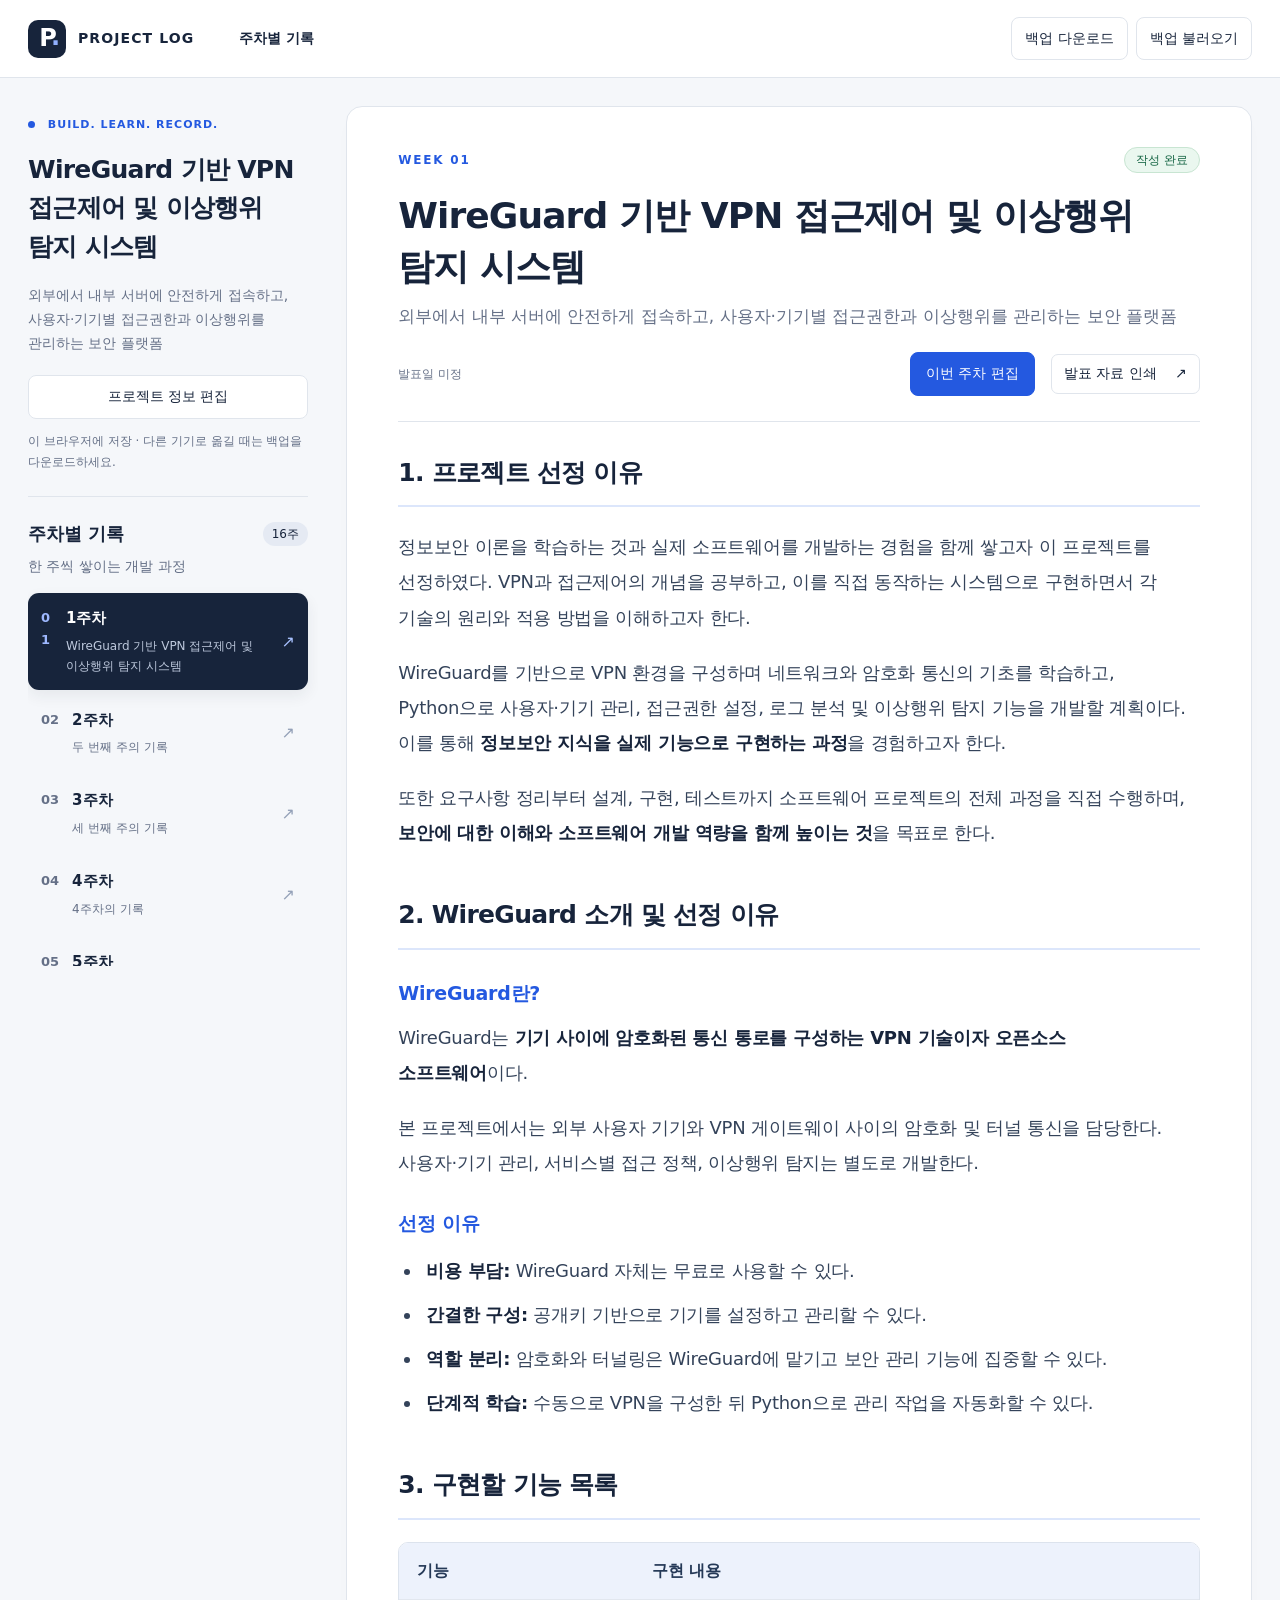
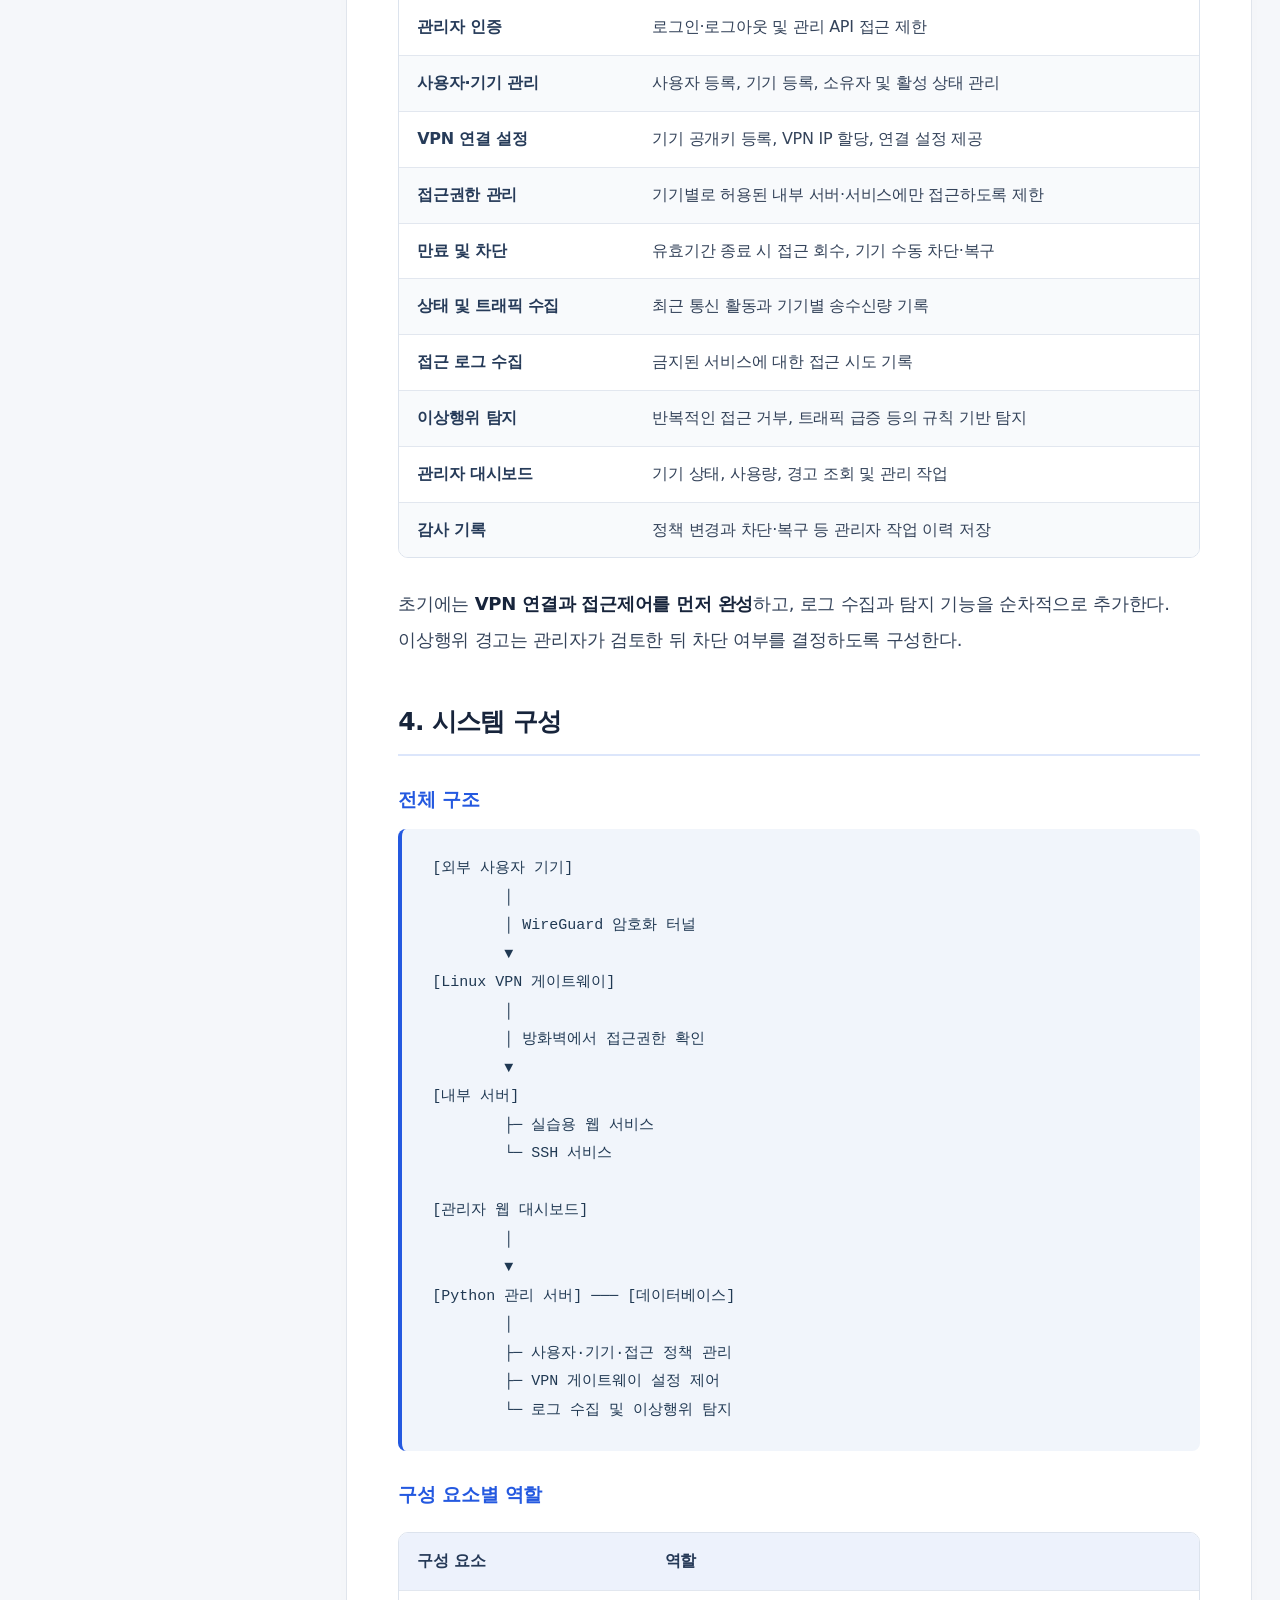
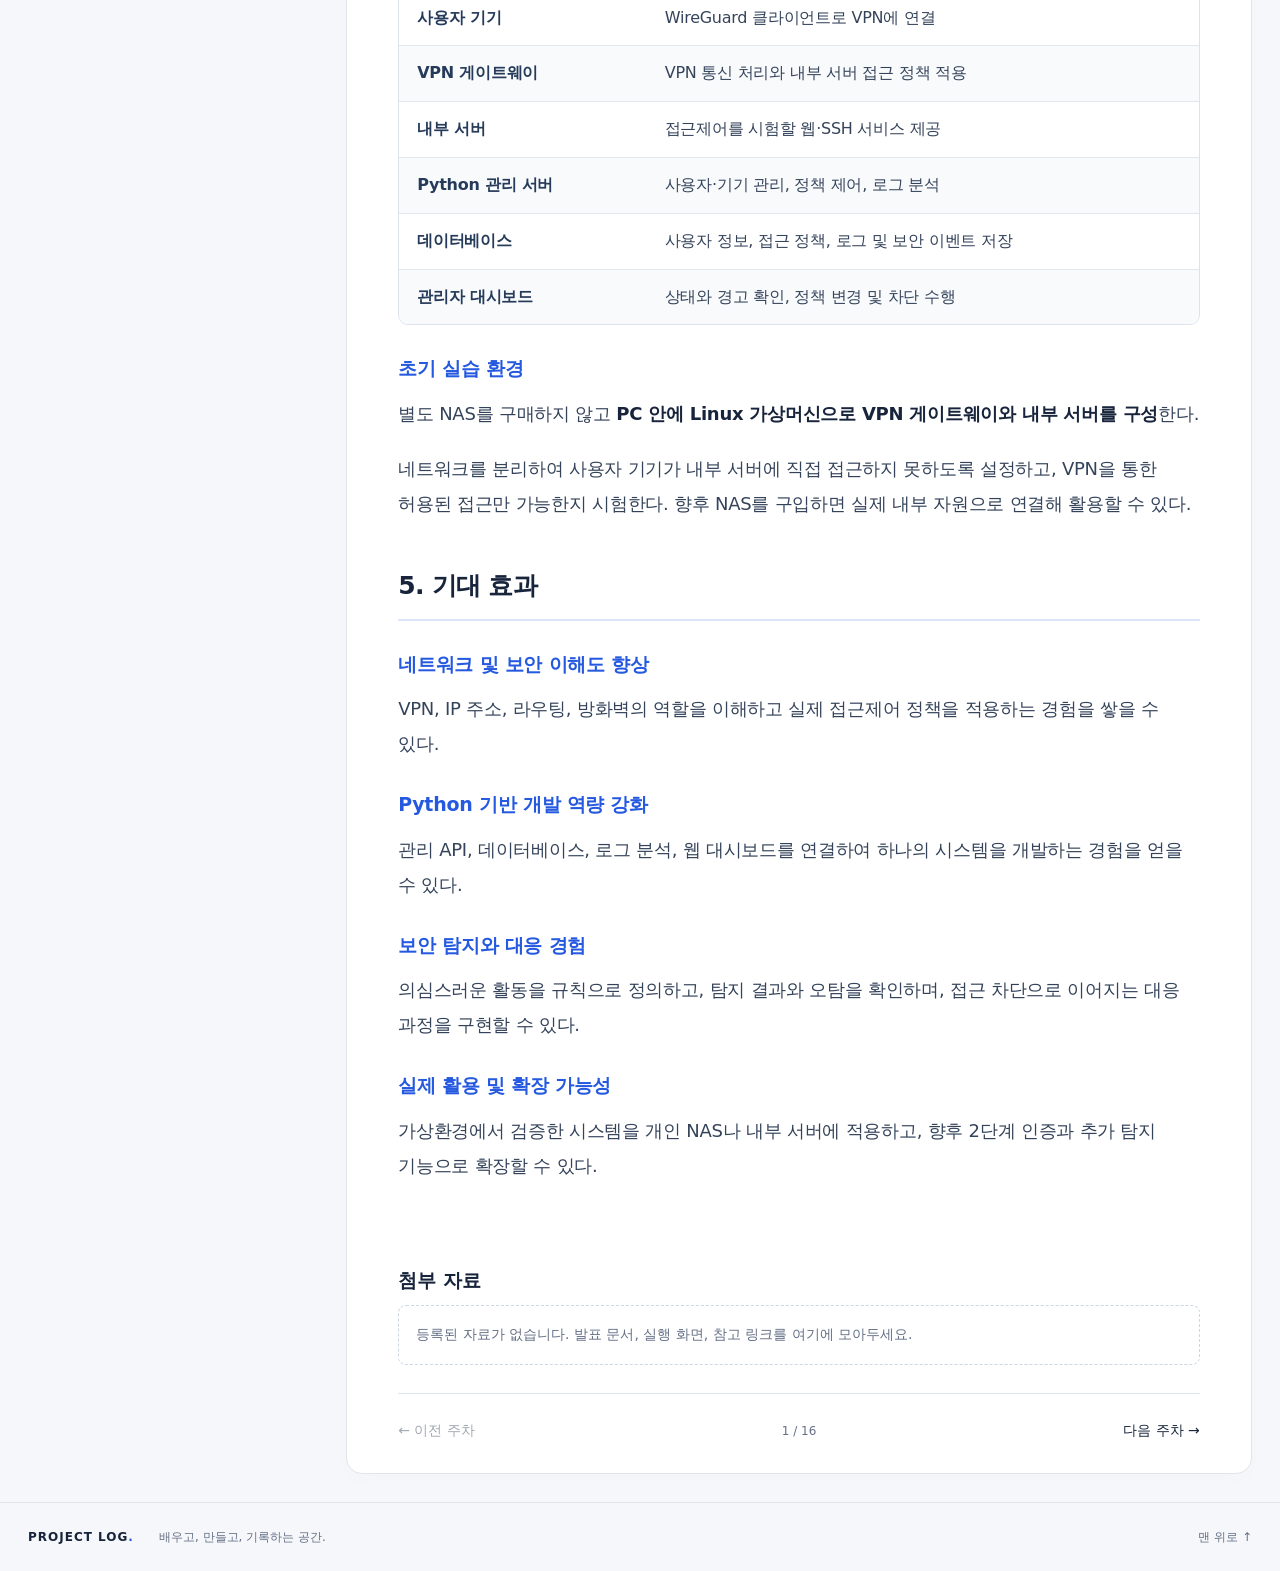
==== commit b5490e92: "Revert "Add files via upload" This reverts commit d29993d20f274fb2cd6af42ad1c107c6cf737c6a." ====
--- a/index.html
+++ b/index.html
@@ -1,6 +1,54 @@
-<!doctype html><html lang="ko"><head><meta charset="utf-8"><meta name="viewport" content="width=device-width,initial-scale=1"><title>11주차 프로젝트 발표</title><link rel="stylesheet" href="style.css"></head><body><main id="deck"><section class="slide cover" data-title="11주차 프로젝트 발표"><div class="eyebrow">WIREGUARD ACCESS MANAGEMENT</div><h1>11주차 프로젝트 발표</h1><p class="subtitle">관리 정보 수정과 변경 기록 자동 저장</p><div class="cover-line">수정 → 이력 보존 → 자동 기록 → 실패 시 취소</div><aside>이번 11주차에는 지난주에 만든 기기와 접근 정책 관리 기능을 확장했습니다. 기존 정보를 수정하고 변경 내용을 자동으로 기록하며, 기록 저장이 실패할 때 수정 내용도 함께 취소되는지 검증했습니다. 이번 발표에서는 정상 동작과 실패 상황의 처리 과정을 설명하겠습니다.</aside></section><section class="slide" data-title="이번 주차의 목표"><header><div class="eyebrow">11주차 / 02</div><h2>이번 주차의 목표</h2></header><p class="lead">저장한 관리 정보를 수정하고,<br><strong>변경 과정과 결과를 확인합니다.</strong></p><div class="two"><article><span class="label">10주차 기반</span><h3>등록·조회·규칙 미리보기</h3><p>기기 · VPN 할당 · 접근 정책을 연결해 관리</p></article><article><span class="label">11주차 확장</span><h3>수정·기록·오류 처리</h3><p>기존 정보 수정과 변경 전후 기록<br>저장 실패 시 전체 변경 취소</p></article></div><p class="takeaway">이번 작업은 관리 DB와 규칙 생성 단계입니다. 실제 방화벽 자동 적용은 이후 구현합니다.</p><aside>지난주에는 기기를 등록하고 공개 키와 VPN 주소, 접근 정책을 연결해 조회하는 기능을 만들었습니다. 하지만 실제 관리에서는 이름이나 주소가 바뀌거나 특정 접근 권한을 중지해야 할 수 있습니다. 그래서 이번에는 기존 정보의 수정 기능을 추가했습니다. 또한 언제 어떤 내용을 바꿨는지 확인할 수 있도록 변경 기록을 연결하고, 오류가 났을 때 데이터가 중간 상태로 남지 않는지도 시험했습니다. 아직 실제 방화벽 설정을 자동으로 바꾸는 단계는 아닙니다.</aside></section><section class="slide" data-title="기기 정보와 접근 정책 수정"><header><div class="eyebrow">11주차 / 03</div><h2>기기 정보와 접근 정책 수정</h2></header><div class="two"><article><h3>기기 단위 관리</h3><ul><li>기기 이름 수정</li><li>활성·비활성 상태 변경</li><li>비활성 기기의 규칙 생성 제외</li></ul></article><article><h3>서비스 단위 관리</h3><ul><li>개별 정책 활성·비활성 변경</li><li>목적지·프로토콜·포트 수정 코드</li><li>포트 80 → 8080 → 80 시험</li></ul></article></div><div class="two proof-grid"><figure><button class="image-button" data-image="assets/name.png" data-caption="기기 이름 변경과 복원"><img src="assets/name.png" alt="기기 이름 변경과 복원"></button><figcaption>기기 이름 변경·복원 · 클릭하면 확대</figcaption></figure><figure><button class="image-button" data-image="assets/policy.png" data-caption="접근 정책 포트 변경"><img src="assets/policy.png" alt="접근 정책 포트 변경"></button><figcaption>포트 80 → 8080 → 80 변경 · 클릭하면 확대</figcaption></figure></div><p class="foot">목적지·프로토콜 수정은 코드 구현, 포트 변경은 실행 검증까지 완료했습니다.</p><aside>기기 이름을 바꿨다가 원래대로 복원하고, 활성 상태를 바꿨을 때 규칙 생성 대상에서 제외되는지 확인했습니다. 기기 전체를 중지하는 것과 개별 서비스 권한을 중지하는 것도 구분했습니다. 정책에서는 목적지와 프로토콜, 포트를 수정할 수 있도록 만들었고, 실제 시험은 포트를 80에서 8080으로 바꾼 뒤 80으로 복원했습니다. 미리보기 규칙의 포트도 함께 바뀌었습니다. 이때 실제 서버의 포트나 방화벽을 바꾼 것은 아닙니다.</aside></section><section class="slide" data-title="VPN 주소 변경과 이력 보존"><header><div class="eyebrow">11주차 / 04</div><h2>VPN 주소 변경과 이력 보존</h2></header><table><thead><tr><th>할당 순서</th><th>VPN 주소</th><th>처리 결과</th></tr></thead><tbody><tr><td>최초 할당</td><td>10.40.0.2</td><td>종료 시각 기록</td></tr><tr><td>테스트 할당</td><td>10.40.0.3</td><td>종료 시각 기록</td></tr><tr><td>원래 주소 복원</td><td>10.40.0.2</td><td>현재 할당</td></tr></tbody></table><figure class="result-photo" style="max-width:1050px"><button class="image-button crop-view" style="aspect-ratio:613/110" data-image="assets/history.png" data-caption="첫 주소 변경·복원 시험의 할당 이력 3건"><img style="width:100.0%;transform:translateY(-79.40074906367042%)" src="assets/history.png" alt="첫 주소 변경·복원 시험의 할당 이력 3건"></button><figcaption>첫 주소 변경·복원 시험의 할당 이력 3건 · 클릭하면 전체 원본 확대</figcaption></figure><p class="takeaway">이전 할당은 종료 처리하고 새 행을 추가합니다. 마지막 행이 현재 할당입니다.</p><p class="foot">첫 시험 당시 결과입니다. 이후 시험에 따라 이력은 누적됩니다. 실제 VPN 접속·종료 기록이 아닙니다.</p><aside>주소를 바꿀 때는 기존 값을 덮어쓰지 않고 이력을 남기도록 했습니다. 이전 할당에 종료 시각을 넣고 새 할당을 추가합니다. 시험에서는 10.40.0.2를 10.40.0.3으로 변경하고 다시 원래 주소로 복원했습니다. 그 결과 첫 시험에서 세 개의 기록이 남고 마지막 할당만 현재 상태가 됩니다. 종료 시각이 없다는 것은 유효한 DB 할당이라는 의미이지 현재 접속 중이라는 뜻은 아닙니다. 실제 WireGuard 주소는 변경하지 않았고, 이력 보관 기간 제한도 아직 적용하지 않았습니다.</aside></section><section class="slide" data-title="관리 변경 내역 자동 기록"><header><div class="eyebrow">11주차 / 05</div><h2>관리 변경 내역 자동 기록</h2></header><div class="flow"><span>관리 정보 수정</span><b>→</b><span>변경 전후 값 기록</span><b>→</b><span>함께 저장</span></div><table><thead><tr><th>저장 항목</th><th>예시</th></tr></thead><tbody><tr><td>작업·대상</td><td>access_rule.edit / 정책 1번</td></tr><tr><td>변경 전</td><td>destination_port: 80</td></tr><tr><td>변경 후</td><td>destination_port: 8080</td></tr><tr><td>추가 정보</td><td>변경 시각(UTC) · 실행 계정</td></tr></tbody></table><p class="takeaway">공통 함수 record_change()를 네 가지 수정 프로그램에 연결했습니다.</p><p class="foot">실행 계정 wgmonitor는 실제 사람의 관리자 로그인 신원과는 다릅니다.</p><aside>주소 할당 이력만으로는 기기 이름이나 정책 변경을 모두 확인할 수 없어서 management_audit 테이블을 추가했습니다. 공통 함수 record_change가 변경 시각과 작업 종류, 대상, 변경 전후 값을 저장합니다. 예를 들어 포트 수정은 80에서 8080으로 바뀐 내용을 JSON 형태로 남깁니다. 기기 수정, 정책 상태, 정책 조건, VPN 할당 변경의 네 경로에 연결했습니다. 현재 기록하는 계정은 실행 계정 wgmonitor이며, 사람별 관리자 인증은 앞으로 별도로 연결해야 합니다.</aside></section><section class="slide" data-title="잘못된 입력 검증"><header><div class="eyebrow">11주차 / 06</div><h2>잘못된 입력 검증</h2></header><div class="flow"><span>포트 70000 입력</span><b>→</b><span>범위 검사</span><b>→</b><span>입력 거부</span></div><figure><button class="image-button" data-image="assets/invalid.png" data-caption="허용 범위 1~65535를 벗어난 입력 거부"><img src="assets/invalid.png" alt="허용 범위 1~65535를 벗어난 입력 거부"></button><figcaption>허용 범위 1~65535를 벗어난 입력 거부 · 클릭하면 확대</figcaption></figure><div class="two"><article><h3>확인한 결과</h3><ul><li>오류와 올바른 범위 안내</li><li>DB 수정 전에 중단</li><li>성공 변경 기록 추가 없음</li></ul></article><article><h3>다음 페이지의 실패 복구 시험</h3><p>이번: 잘못된 값을 DB 수정 전에 거부<br>다음: 수정 도중 오류가 나면 전체 취소</p></article></div><p class="foot">이번 실행 검증은 포트 범위 오류 사례입니다. 모든 입력 오류를 시험했다는 뜻은 아닙니다.</p><aside>이번에는 잘못된 포트 값을 입력했습니다. 70000은 허용 범위를 벗어나므로 argparse 오류와 사용법이 표시되고 DB에 연결하기 전에 종료됩니다. 따라서 기존 정책과 성공 변경 기록은 그대로입니다. 이것은 DB를 수정한 뒤 되돌리는 롤백 시험과 다릅니다. 다음 페이지에서는 수정 이후 기록 저장이 실패하는 상황을 시험합니다.</aside></section><section class="slide" data-title="저장 실패 시 전체 변경 취소"><header><div class="eyebrow">11주차 / 07</div><h2>저장 실패 시 전체 변경 취소</h2></header><div class="flow"><span>시험용 DB 복사</span><b>→</b><span>기록 저장 오류 유발</span><b>→</b><span>변경 전후 비교</span></div><p class="subtitle">기기 수정 · 정책 상태 · 정책 조건 · VPN 할당 <strong>4개 시험 통과</strong></p><figure><button class="image-button" data-image="assets/rollback.png" data-caption="DB 복사본에서 실시한 롤백 시험 결과"><img src="assets/rollback.png" alt="DB 복사본에서 실시한 롤백 시험 결과"></button><figcaption>DB 복사본에서 실시한 롤백 시험 결과 · 클릭하면 확대</figcaption></figure><p class="takeaway">기록 저장에 실패하면 정보 수정도 함께 취소됩니다.</p><p class="foot">운영 DB는 변경하지 않았습니다. 백업 복원이나 모든 장애 상황을 시험한 것은 아닙니다.</p><aside>정상 처리뿐 아니라 기록 저장이 실패하는 상황도 확인했습니다. 운영 DB를 읽기 전용으로 복사한 뒤, 복사본에 변경 기록을 저장할 때 오류가 발생하도록 장치를 넣었습니다. 실제 수정 프로그램을 복사본 대상으로 실행하고 시험 전후의 테이블 값을 비교했습니다. 기기 수정과 두 가지 정책 변경, VPN 할당 변경 모두 원래 상태로 돌아왔습니다. 특히 VPN 할당은 이전 기록의 종료와 새 기록 추가도 함께 취소됐습니다. 이것은 트랜잭션 롤백 시험이며 정전이나 디스크 손상까지 모두 검증한 것은 아닙니다.</aside></section><section class="slide" data-title="완료 범위와 다음 개발"><header><div class="eyebrow">11주차 / 08</div><h2>완료 범위와 다음 개발</h2></header><div class="two"><article><span class="label">11주차 완료</span><h3>수정과 변경 이력 관리</h3><ul><li>기기·접근 정책 수정</li><li>VPN 할당 변경과 이력 보존</li><li>변경 전후 정보 자동 기록</li><li>기록 저장 실패 시 롤백 검증</li></ul></article><article><span class="label">다음 개발 · 백엔드 우선</span><h3>실제 설정 적용 준비</h3><ul><li>전체 방화벽 설정 생성·검사</li><li>WireGuard·방화벽 적용·복구</li><li>재부팅 유지와 통합 테스트</li><li>이후 관리자 API·화면 연결</li></ul></article></div><p class="takeaway">관리 정보 수정부터 변경 기록과 실패 시 취소까지 검증했습니다.</p><aside>이번 주차에는 관리 정보를 수정하고 변경 전후 내용을 자동 기록하는 흐름을 완성했습니다. 같은 값 재실행과 잘못된 입력을 처리하고, 기록 저장 실패 시 수정도 취소되는 것을 확인했습니다. 다음은 백엔드 우선 순서로 전체 방화벽 설정을 생성하고 검사하는 작업입니다. 실제 적용과 실패 시 복구, 재부팅 유지까지 검증한 뒤 관리자 API와 화면을 연결할 예정입니다. 현재의 DB 변경이 실제 네트워크에 자동 반영되지는 않는다는 점을 구분해서 정리하겠습니다.</aside></section><section class="slide cover" data-title="감사합니다"><h1>감사합니다</h1><aside>이상으로 11주차 프로젝트 발표를 마치겠습니다.</aside></section></main>
-<nav class="controls" aria-label="발표 조작"><button id="prev" aria-label="이전 페이지">←</button><button id="index" title="목차 · G">목차</button><span id="page" aria-live="polite"></span><button id="notes" title="참고 설명 · N">발표 메모</button><button id="full" title="전체 화면 · F">전체 화면</button><button id="next" aria-label="다음 페이지">→</button></nav><div class="progress" aria-hidden="true"><span id="progress"></span></div>
-<dialog id="overview"><header><h2>페이지 선택</h2><button class="close" aria-label="닫기">×</button></header><div id="page-list"></div></dialog>
-<dialog id="note-dialog"><header><h2>발표자 메모</h2><button class="close" aria-label="닫기">×</button></header><p id="note-content"></p></dialog>
-<dialog id="image-dialog"><header><h2 id="image-caption"></h2><button class="close" aria-label="닫기">×</button></header><div class="image-scroll"><img id="zoom-image" alt=""></div><p>원본 크기입니다. 가로로 긴 이미지는 스크롤해 확인하세요.</p></dialog>
-<div id="toast" role="status"></div><script src="app.js"></script></body></html>
+<!doctype html>
+<html lang="ko">
+<head>
+  <meta charset="utf-8">
+  <meta name="viewport" content="width=device-width, initial-scale=1">
+  <meta name="description" content="프로젝트 소개와 주차별 개발 과정을 기록하는 발표 아카이브">
+  <title>프로젝트 기록</title>
+  <link rel="stylesheet" href="style.css">
+  <link rel="stylesheet" href="document.css">
+  <script src="data.js" defer></script>
+  <script src="script.js" defer></script>
+</head>
+<body>
+  <a class="skip-link" href="#main">본문 바로가기</a>
+  <header class="header">
+    <a class="brand" href="#"><span class="brand-icon" aria-hidden="true">P<span>.</span></span>PROJECT LOG</a>
+    <nav aria-label="주 메뉴"><a href="#weekly">주차별 기록</a></nav>
+    <div class="header-actions"><button id="backup" type="button">백업 다운로드</button><button id="restore" type="button">백업 불러오기</button><input id="backup-file" type="file" accept=".json,application/json" hidden></div>
+  </header>
+  <main id="main">
+    <section class="intro" aria-labelledby="project-title">
+      <div><p class="eyebrow"><span class="dot"></span> BUILD. LEARN. RECORD.</p>
+        <h1 id="project-title"></h1><p class="intro-description" id="project-description"></p>
+      </div>
+    </section>
+    <section class="workspace" id="weekly" aria-labelledby="weekly-title">
+      <aside class="archive">
+        <div class="archive-heading"><h2 id="weekly-title">주차별 기록</h2><span id="week-count"></span></div>
+        <p class="muted archive-description">한 주씩 쌓이는 개발 과정</p>
+        <div id="week-list" class="week-list" role="group" aria-label="발표 주차 선택"></div>
+        <p class="archive-note">작은 시도도, 해결하지 못한 문제도<br>프로젝트의 기록이 됩니다.</p>
+      </aside>
+      <article class="report" aria-labelledby="report-title">
+        <div class="report-top"><span id="report-week" class="eyebrow"></span><span class="report-state" id="report-state"></span></div>
+        <h2 id="report-title"></h2><p id="report-summary" class="report-summary"></p>
+        <div class="report-toolbar"><span id="report-date"></span><button type="button" class="edit-primary" id="edit-week">이번 주차 편집</button><button type="button" class="print-button" id="print-button">발표 자료 인쇄 <span aria-hidden="true">↗</span></button></div>
+        <div id="report-sections"></div>
+        <div class="materials"><h3>첨부 자료</h3><div id="materials"></div></div>
+        <div class="report-pagination"><button type="button" id="previous-week">← 이전 주차</button><span id="page-position"></span><button type="button" id="next-week">다음 주차 →</button></div>
+      </article>
+    </section>
+  </main>
+  <footer><a class="footer-brand" href="#">PROJECT LOG<span>.</span></a><p>배우고, 만들고, 기록하는 공간.</p><a href="#">맨 위로 ↑</a></footer>
+  <noscript>주차별 자료를 표시하려면 브라우저에서 JavaScript를 활성화해 주세요.</noscript>
+  <dialog id="editor" aria-labelledby="editor-title">
+    <form id="editor-form"><div class="editor-heading"><h2 id="editor-title">내용 편집</h2><button type="button" id="close-editor" aria-label="편집 취소">닫기 ×</button></div>
+      <p class="storage-note">저장한 내용은 이 브라우저에 보관됩니다. 다른 기기에서는 백업 파일을 불러와 주세요. 배포된 사이트 전체에는 자동 반영되지 않습니다.</p>
+      <div id="editor-fields"></div><p id="editor-error" role="alert"></p>
+      <div class="editor-footer"><button type="button" id="cancel-editor">취소</button><button class="edit-primary" type="submit">저장하기</button></div>
+    </form>
+  </dialog>
+  <p id="notice" role="status" class="notice" hidden></p>
+</body>
+</html>
--- a/style.css
+++ b/style.css
@@ -1,30 +1,16 @@
-
-*{box-sizing:border-box}html,body{margin:0;height:100%;background:#fff;color:#151515;font-family:"Malgun Gothic","Segoe UI",sans-serif}button{font:inherit;cursor:pointer;color:inherit}#deck{height:calc(100dvh - 66px)}.slide{display:none;height:100%;overflow:auto;padding:clamp(24px,4vh,55px) clamp(26px,7vw,110px);max-width:1600px;margin:auto}.slide.active{display:flex;flex-direction:column;gap:20px}.slide.cover.active{align-items:center;justify-content:center;text-align:center;gap:28px}header{border-top:1px solid #999;padding-top:18px;margin-bottom:5px}.eyebrow{font-size:14px;letter-spacing:.15em;font-weight:700}.eyebrow span{float:right;color:#777;letter-spacing:0;font-weight:400}h1{font-size:clamp(42px,5.5vw,82px);margin:0;letter-spacing:-.06em}h2{font-size:clamp(30px,3.4vw,52px);margin:20px 0 0;letter-spacing:-.045em}h3{font-size:clamp(23px,2.15vw,32px);margin:14px 0}p{font-size:clamp(17px,1.65vw,24px);line-height:1.65;margin:12px 0}.subtitle{color:#555;margin:0}.lead{font-size:clamp(28px,3vw,44px);line-height:1.5}.cover-line{border-top:1px solid #aaa;padding-top:24px;font-size:22px}.two{display:grid;grid-template-columns:1fr 1fr;gap:40px}.two>article{border-top:2px solid #222;padding:16px 0}.label{font-size:14px;color:#555}.takeaway{border-left:4px solid #222;padding:12px 20px;background:#f5f5f5;margin-top:auto;font-size:20px}.foot,figcaption{font-size:15px;color:#555;line-height:1.6}.schema>article{border:1px solid #999;padding:12px 24px}.schema h3{margin:4px 0}.schema p{margin:8px 0}.connector{padding:12px;font-size:18px}.identity,.flow{display:flex;align-items:center;justify-content:space-between;gap:12px;padding:22px 0;font-size:clamp(18px,2vw,28px)}.identity span,.flow span{border:1px solid #aaa;padding:20px}.flow{font-size:20px}.flow span{padding:14px}table{border-collapse:collapse;width:100%;font-size:clamp(17px,1.8vw,26px)}th,td{text-align:left;padding:20px 12px;border-bottom:1px solid #ccc}th{font-size:17px;border-bottom:2px solid #222}pre{background:#f4f4f4;border:1px solid #ddd;padding:22px;font:clamp(14px,1.6vw,23px)/1.6 Consolas,monospace;white-space:pre-wrap;margin:0}figure{margin:0;min-height:0}.image-button{border:0;background:#111;padding:0;display:block;width:100%;text-align:left}.image-button img{display:block;width:100%;max-height:235px;object-fit:contain;object-position:left center}figcaption{padding-top:8px}aside{display:none}ul{padding-left:24px;font-size:22px;line-height:2}.controls{height:62px;display:flex;align-items:center;justify-content:center;gap:12px;border-top:1px solid #ddd;background:white}.controls button{background:white;border:1px solid #aaa;border-radius:4px;padding:8px 14px}.controls button:hover{background:#eee}.controls button:disabled{opacity:.3}#page{min-width:75px;text-align:center;font-size:14px}.progress{height:4px;background:#eee}.progress span{display:block;height:100%;background:#111;transition:width .2s}dialog{border:1px solid #aaa;max-width:90vw;width:820px;max-height:85vh;padding:28px}dialog::backdrop{background:#0008}dialog header{display:flex;justify-content:space-between;align-items:center;border:0;padding:0}dialog h2{font-size:24px;margin:0}.close{border:0;background:#eee;font-size:26px}#page-list{display:grid;gap:8px;margin-top:20px}#page-list button{text-align:left;background:#fff;border:1px solid #ddd;padding:12px}#page-list button[aria-current=true]{background:#111;color:#fff}#note-content{white-space:pre-wrap;font-size:20px;line-height:1.9}#image-dialog{width:95vw}.image-scroll{overflow:auto;padding-top:20px}#zoom-image{max-width:none}#toast{display:none;position:fixed;bottom:90px;left:20px;background:#111;color:white;padding:15px}
-@media(max-height:760px) and (min-width:901px){.slide.active{gap:12px}.slide{padding-top:22px;padding-bottom:18px}h2{font-size:36px;margin-top:10px}h3{font-size:25px;margin:8px 0}p{font-size:19px;margin:8px 0}.image-button img{max-height:180px}th,td{padding:12px}ul{font-size:20px}.identity,.flow{padding:10px 0}.takeaway{font-size:18px;padding:8px 16px}}
-@media(max-width:900px){.two{grid-template-columns:1fr;gap:14px}.slide.active{gap:18px}.identity,.flow{flex-wrap:wrap;justify-content:flex-start}.controls{gap:5px}.controls button{padding:8px;font-size:13px}#full{display:none}table{font-size:14px}th{font-size:13px}th,td{padding:12px 4px}.image-button img{max-height:none}.takeaway{margin-top:10px}.eyebrow span{display:none}}
-@media print{#deck{height:auto}.slide,.slide.active{display:flex;height:auto;min-height:90vh;page-break-after:always;overflow:visible}.controls,.progress,dialog,#toast{display:none}.slide.cover{display:flex;align-items:center;justify-content:center}.image-button img{max-height:220px}body{height:auto}}
-
-.identity small{display:block;font-size:14px;font-weight:400;color:#555;line-height:1.5;margin-top:10px;max-width:210px}
-
-
-
-@media(max-height:760px) and (min-width:901px){.identity small{font-size:13px}}
-
-.slide[data-title="저장 실패 시 전체 변경 취소"] .image-button img{max-height:280px}
-@media(max-height:760px){.slide[data-title="저장 실패 시 전체 변경 취소"] .image-button img{max-height:205px}}
-
-.result-photo{width:100%;margin:0 auto}
-.crop-view{position:relative;overflow:hidden;width:100%}
-.crop-view img{position:absolute;top:0;left:0;max-height:none!important;height:auto!important;object-fit:fill!important}
-.evidence-pair article{border-top:0;padding-top:0}
-.evidence-pair .image-button img{max-height:295px}
-.evidence-pair p{font-size:19px}
-.slide[data-title="관리 변경 내역 자동 기록"] h3{font-size:24px;margin:6px 0}
-.slide[data-title="관리 변경 내역 자동 기록"] p{font-size:19px;margin:6px 0}
-@media(max-height:760px) and (min-width:901px){
- .result-photo{max-width:800px!important}
- .slide[data-title="관리 변경 내역 자동 기록"] .result-photo{max-width:690px!important}
- .evidence-pair .image-button img{max-height:240px}
-}
-
-.proof-grid{margin-top:12px}.proof-grid figure{margin:0}.proof-grid .image-button img{max-height:215px;object-fit:contain}.proof-grid figcaption{font-size:14px}
+@charset "UTF-8";
+:root{color-scheme:light;--bg:#f5f7fa;--paper:#fff;--ink:#17243b;--muted:#657087;--line:#e0e5ec;--blue:#2459e0;--pale:#ecf2ff;--radius:16px}
+*{box-sizing:border-box}html{scroll-behavior:smooth;scroll-padding-top:30px}body{margin:0;background:var(--bg);color:var(--ink);font-family:"Pretendard","Noto Sans KR","Malgun Gothic",system-ui,sans-serif;font-size:16px;line-height:1.7;word-break:keep-all;overflow-wrap:anywhere}button,a{-webkit-tap-highlight-color:transparent}button{font:inherit}a{color:inherit;text-decoration:none}button{cursor:pointer}a:focus-visible,button:focus-visible{outline:3px solid var(--blue);outline-offset:5px}button:disabled{opacity:.4;cursor:default}.header{max-width:1360px;margin:auto;min-height:100px;display:flex;align-items:center;gap:45px;padding:20px 48px;border-bottom:1px solid var(--line)}.brand{display:flex;align-items:center;gap:12px;font-weight:800;font-size:14px;letter-spacing:1.1px}.brand-icon{font-size:24px;letter-spacing:-2px;display:grid;place-content:center;position:relative;width:38px;height:38px;background:var(--ink);color:white;border-radius:10px}.brand-icon span{position:absolute;right:8px;bottom:0;color:#91b0ff}.header nav{display:flex;gap:28px;font-size:14px;font-weight:600}.header nav a:hover,footer a:hover{color:var(--blue)}.header-label{margin-left:auto;color:var(--muted);font-size:12px;letter-spacing:1.8px}main{max-width:1264px;margin:auto;padding:0 48px}.intro{padding:62px 0 50px;display:grid;grid-template-columns:minmax(0,1fr) 235px;gap:65px;align-items:center}.eyebrow{font-size:12px;font-weight:750;letter-spacing:1.8px;color:var(--blue);margin:0 0 16px}.dot{display:inline-block;width:7px;height:7px;border-radius:50%;background:var(--blue);margin-right:8px}h1{font-size:clamp(28px,3vw,42px);line-height:1.35;letter-spacing:-1.7px;margin:0 0 17px;font-weight:800}.intro-description{color:var(--muted);margin:0;max-width:630px}.project-meta{border-left:1px solid #d5dce6;padding-left:28px;font-size:14px}.project-meta div{display:flex;justify-content:space-between;gap:18px;padding:5px 0}.project-meta span{color:var(--muted);flex-shrink:0}.project-meta strong{font-weight:600;text-align:right}.project-meta div:last-child strong{color:var(--blue)}.workspace{display:grid;grid-template-columns:260px minmax(0,1fr);gap:32px;align-items:start}.archive{padding-top:16px}.archive-heading{display:flex;align-items:center;justify-content:space-between}.archive h2{font-size:18px;margin:0}.archive-heading>span{font-size:12px;background:#e5eaf3;padding:2px 9px;border-radius:20px}.muted{color:var(--muted)}.archive-description{font-size:14px;margin:5px 0 24px}.week-list{display:grid;gap:10px}.week-button{width:100%;display:flex;align-items:center;text-align:left;gap:13px;background:transparent;border:1px solid transparent;border-radius:11px;padding:18px 15px;color:var(--ink)}.week-button:hover{background:#e9edf5}.week-button.active{background:var(--ink);color:white;box-shadow:0 6px 15px #17243b12}.week-number{font-size:13px;color:var(--muted);font-weight:650;align-self:flex-start;margin-top:1px}.active .week-number{color:#9eb8ff}.week-info{display:grid;gap:4px;min-width:0}.week-info strong{font-size:15px}.week-info>span{font-size:12px;color:var(--muted)}.active .week-info>span{color:#bec9dd}.week-arrow{margin-left:auto;color:#94a1b8}.active .week-arrow{color:#a8c1ff}.archive-note{font-size:12px;color:var(--muted);border-top:1px solid var(--line);padding-top:23px;margin-top:30px;line-height:1.9}.report{background:var(--paper);border:1px solid var(--line);border-radius:var(--radius);padding:34px 38px 20px;box-shadow:0 8px 25px #17243b03}.report-top{display:flex;align-items:center;justify-content:space-between;margin-bottom:18px}.report-top .eyebrow{margin:0}.report-state{font-size:12px;border:1px solid var(--line);border-radius:20px;color:var(--muted);padding:2px 11px}.report-state.complete{color:#156544;background:#eaf7ef;border-color:#c8e5d2}.report>h2{font-size:28px;letter-spacing:-.9px;line-height:1.4;margin:0 0 10px}.report-summary{color:var(--muted);font-size:15px;margin:0 0 21px}.report-toolbar{display:flex;align-items:center;justify-content:space-between;gap:16px;padding-bottom:25px;border-bottom:1px solid var(--line);color:var(--muted);font-size:12px}.print-button{border:1px solid var(--line);background:white;border-radius:7px;color:var(--ink);padding:7px 12px;font-size:14px}.print-button:hover{background:var(--pale)}.print-button span{margin-left:14px}.report-section{display:flex;gap:18px;padding:27px 0;border-bottom:1px solid var(--line)}.section-number{font-size:12px;color:var(--blue);font-weight:700;line-height:29px}.section-content{min-width:0}.report h3{font-size:16px;margin:0 0 9px;font-weight:750}.section-text{color:var(--muted);white-space:pre-wrap;margin:0;line-height:1.9}.section-next{background:var(--pale);padding:20px;margin:24px 0;border:0;border-radius:10px}.section-next .section-text{color:#40567f}.materials{padding:3px 0 28px}.empty-materials{font-size:14px;padding:17px;border:1px dashed #cdd6e3;border-radius:8px;color:var(--muted);margin:0}.material-link{display:inline-block;border:1px solid var(--line);border-radius:8px;padding:10px 14px;margin:0 8px 8px 0;font-size:14px}.material-link:hover{border-color:var(--blue);color:var(--blue)}.report-pagination{border-top:1px solid var(--line);padding:20px 0 0;display:flex;align-items:center;justify-content:space-between;gap:10px}.report-pagination button{font-size:14px;background:none;border:0;padding:5px 0;color:var(--ink)}.report-pagination>span{font-size:12px;color:var(--muted)}.about{margin:75px 0 65px;padding-top:35px;border-top:1px solid var(--line);display:grid;grid-template-columns:260px minmax(0,1fr);gap:32px}.about .eyebrow{margin:0 0 8px;font-size:11px}.about h2{font-size:23px;margin:0}.about-grid{display:grid;grid-template-columns:1fr 1fr;gap:28px 38px}.about-number{font-size:12px;color:var(--muted)}.about-card h3{font-size:16px;margin:5px 0 8px}.about-card p{font-size:14px;color:var(--muted);margin:0;white-space:pre-wrap}footer{max-width:1264px;padding:25px 48px 35px;margin:auto;display:flex;align-items:center;gap:25px;border-top:1px solid var(--line);font-size:12px;color:var(--muted)}footer p{margin:0}.footer-brand{font-weight:800;letter-spacing:1px;color:var(--ink)}.footer-brand span{color:var(--blue)}footer>a:last-child{margin-left:auto}.skip-link{position:absolute;top:-100px;left:15px;background:white;padding:10px;z-index:10}.skip-link:focus{top:10px}
+@media(min-width:1000px){.archive{position:sticky;top:25px}}
+@media(max-width:1000px){.header{padding:20px 28px;gap:30px}.header-label{display:none}main{padding:0 28px}.intro{gap:25px}.workspace,.about{grid-template-columns:215px minmax(0,1fr);gap:23px}.report{padding:28px 25px 20px}.week-button{padding:15px 11px;gap:10px}footer{padding-left:28px;padding-right:28px}}
+@media(max-width:760px){.header{min-height:80px;justify-content:space-between;padding:17px 20px;gap:16px}.brand{font-size:12px;gap:8px;letter-spacing:.5px}.brand-icon{width:32px;height:32px;font-size:21px}.header nav{gap:16px;font-size:13px}main{padding:0 20px}.intro{padding:38px 0 32px;grid-template-columns:1fr;gap:25px}h1{letter-spacing:-1px}.project-meta{border-left:0;padding:17px 0 0;border-top:1px solid var(--line);display:flex;flex-wrap:wrap;gap:8px 25px}.project-meta div{gap:12px;font-size:12px}.workspace{grid-template-columns:1fr;gap:20px}.archive{padding:0}.archive-description{margin-bottom:15px}.week-list{display:flex;overflow-x:auto;padding-bottom:7px;gap:8px}.week-button{width:190px;flex-shrink:0;border-color:var(--line);padding:12px}.week-info>span{max-width:128px;overflow:hidden;text-overflow:ellipsis;white-space:nowrap}.week-arrow,.archive-note{display:none}.report{padding:25px 22px 18px}.report>h2{font-size:24px}.report-section{gap:13px}.section-text{font-size:16px}.about{grid-template-columns:1fr;margin:45px 0;gap:24px}.about-grid{gap:25px}.about-card p{font-size:14px}footer{padding:22px 20px;flex-wrap:wrap;gap:12px}footer p{display:none}}
+@media(max-width:380px){.header{flex-wrap:wrap}.about-grid{grid-template-columns:1fr}.report-toolbar{align-items:flex-start;flex-direction:column}.report{padding:22px 16px}}
+@media(prefers-reduced-motion:reduce){html{scroll-behavior:auto}}
+@media print{body{background:white;color:#111;font-size:12pt}.header,.archive,.about,footer,.print-button,.report-pagination,.skip-link{display:none!important}main{max-width:none;padding:0}.intro{padding:0 0 20px;grid-template-columns:1fr;gap:12px}.intro h1{font-size:20pt}.intro .eyebrow,.intro-description{display:none}.project-meta{border:0;padding:0;display:flex;gap:25px}.project-meta div{gap:10px}.workspace{display:block}.report{border:0;box-shadow:none;padding:0}.report-section,.materials{break-inside:avoid}.section-next{background:none;border:1px solid #ccc}.report>h2{font-size:18pt}.report-summary,.section-text,.empty-materials{color:#333}.material-link{border:0;padding:0;display:block}.material-link::after{content:" (" attr(href) ")";font-size:10pt}.report-toolbar{padding-bottom:12px}.report-section{padding:18px 0}}
+/* 넓은 발표 화면과 왼쪽 프로젝트 패널 */
+.header{max-width:none;padding:16px 28px;min-height:78px;background:white}.header-actions{margin-left:auto;display:flex;gap:8px}.header-actions button,.project-edit,.editor-heading button,.editor-footer button{font:inherit;font-size:14px;border:1px solid var(--line);background:white;color:var(--ink);padding:9px 13px;border-radius:8px}.header-actions button:hover,.project-edit:hover{background:var(--pale)}
+main{max-width:none;padding:28px;display:grid;grid-template-columns:290px minmax(0,1fr);gap:28px;align-items:start}.project-sidebar{grid-column:1;grid-row:1 / span 2;position:sticky;top:20px;max-height:calc(100vh - 40px);overflow:auto;padding-right:10px}.intro{display:block;padding:10px 0 24px}.intro h1{font-size:27px;letter-spacing:-.8px}.intro .eyebrow{font-size:11px;letter-spacing:1px}.intro-description{font-size:14px}.project-meta{border-left:0;border-top:1px solid var(--line);margin-top:20px;padding:15px 0}.project-edit{width:100%}.storage-note{font-size:12px;line-height:1.7;color:var(--muted);margin:12px 0 0}.archive{position:static;border-top:1px solid var(--line);padding-top:22px}.archive-description{margin-bottom:15px}.week-list{gap:5px}.week-button{padding:12px}.archive-note{display:none}.workspace{display:block;min-width:0;grid-column:2}.report{padding:40px 5% 25px;min-height:calc(100vh - 134px)}.report>h2{font-size:36px}.report-summary{font-size:17px}.report-section{padding:30px 0}.section-content{flex:1}.section-text{font-size:18px;line-height:1.95}.report h3{font-size:19px}.report-toolbar{justify-content:flex-end}.report-toolbar>span{margin-right:auto}.edit-primary{border:1px solid var(--blue)!important;background:var(--blue)!important;color:white!important;border-radius:8px;padding:9px 15px;font:inherit;font-size:14px}.about{grid-column:2;display:block;margin:15px 0 25px;padding-top:28px}.about-grid{margin-top:25px}footer{max-width:none;padding:24px 28px}dialog{width:min(740px,calc(100% - 32px));max-height:90vh;border:1px solid var(--line);border-radius:16px;padding:0;color:var(--ink);box-shadow:0 24px 90px #17243b40}dialog::backdrop{background:#17243b80}#editor-form{padding:28px}.editor-heading{display:flex;align-items:center;justify-content:space-between;gap:15px}.editor-heading h2{margin:0;font-size:23px}#editor-fields{display:grid;gap:19px;margin-top:25px}.editor-field{display:grid;gap:7px;font-size:14px;font-weight:650}.editor-field input,.editor-field textarea,.editor-field select{width:100%;min-width:0;border:1px solid #bac6d8;background:white;color:var(--ink);border-radius:8px;padding:11px 12px;font:inherit;font-size:16px;font-weight:400;line-height:1.65}.editor-field textarea{resize:vertical;min-height:115px}.editor-field :focus{outline:2px solid var(--blue);outline-offset:2px}.editor-footer{display:flex;justify-content:flex-end;gap:10px;margin-top:20px;padding-top:18px;border-top:1px solid var(--line)}#editor-error{color:#a62128;font-size:14px}.notice{position:fixed;bottom:16px;left:50%;transform:translateX(-50%);z-index:20;background:var(--ink);color:white;border-radius:10px;padding:12px 20px;font-size:14px;width:max-content;max-width:calc(100% - 32px);box-shadow:0 4px 20px #17243b25}
+@media(min-width:1600px){main{grid-template-columns:320px minmax(0,1fr);gap:38px}.report{padding-left:6%;padding-right:6%}}
+@media(max-width:1000px){main{grid-template-columns:245px minmax(0,1fr);gap:20px;padding:20px}.header{gap:20px}.header nav{display:none}.report{padding:30px 25px}.report>h2{font-size:29px}.intro h1{font-size:24px}.section-text{font-size:16px}.report-toolbar{flex-wrap:wrap}}
+@media(max-width:760px){.header{padding:14px 18px;flex-wrap:wrap}.header-actions{gap:5px}.header-actions button{font-size:12px;padding:7px 9px}main{display:block;padding:18px}.project-sidebar{position:static;max-height:none;padding:0}.intro{padding:10px 0 20px}.intro h1{font-size:28px}.project-meta{display:flex;margin-top:14px}.project-edit{width:auto}.archive{padding-top:18px}.week-list{display:flex;overflow:auto}.week-button{width:170px}.workspace{margin-top:20px}.report{padding:26px 20px;min-height:0}.report>h2{font-size:27px}.report h3{font-size:17px}.report-summary{font-size:15px}.report-toolbar{align-items:center;flex-direction:row;gap:8px}.report-toolbar>span{width:100%}.report-section{padding:24px 0}.section-next{padding:20px}.about{margin-top:35px}.notice{font-size:12px}#editor-form{padding:20px}}
+@media print{main{display:block;padding:0}.project-sidebar,.header-actions,.edit-primary,dialog,.notice{display:none!important}.report{min-height:0;padding:0}.report>h2{font-size:22pt}.section-text{font-size:12pt}.report-section{padding:16px 0}.report-toolbar{justify-content:flex-start}}
--- a/document.css
+++ b/document.css
@@ -0,0 +1,25 @@
+/* 1주차 프로젝트 소개: 외부 폰트 다운로드 없이 한국어 시스템 글꼴 사용 */
+body {font-family: "맑은 고딕", "Malgun Gothic", "Apple SD Gothic Neo", system-ui, sans-serif;}
+.project-sidebar {grid-row:1;}
+.intro h1 {font-size:25px;line-height:1.55;letter-spacing:-.7px;}
+.project-edit {margin-top:20px;}
+.report {padding-left:clamp(24px,4vw,80px);padding-right:clamp(24px,4vw,80px);}
+.introduction-document {font-size:18px;line-height:1.95;color:#34435a;letter-spacing:-.25px;padding-bottom:38px;}
+.introduction-document > h3 {font-size:25px;line-height:1.5;letter-spacing:-.7px;color:#17243b;margin:46px 0 22px;padding:0 0 14px;border-bottom:2px solid #dce6fb;break-after:avoid;}
+.introduction-document > h3:first-child {margin-top:32px;}
+.introduction-document h4 {font-size:19px;font-weight:750;color:#2459e0;line-height:1.6;margin:28px 0 12px;break-after:avoid;}
+.introduction-document p {margin:0 0 20px;white-space:pre-line;}
+.introduction-document strong {color:#17243b;font-weight:750;}
+.introduction-document ul {padding-left:24px;margin:14px 0 25px;}
+.introduction-document li {padding-left:4px;margin:9px 0;}
+.document-table-wrap {overflow-x:auto;margin:22px 0 28px;border:1px solid #dce3ed;border-radius:10px;}
+.document-table {width:100%;border-collapse:collapse;text-align:left;font-size:16px;line-height:1.8;}
+.document-table th {background:#edf2fc;color:#253957;font-weight:700;padding:14px 18px;white-space:nowrap;}
+.document-table td {padding:13px 18px;border-top:1px solid #e2e7ef;min-width:85px;}
+.document-table td:first-child {font-weight:650;color:#263b59;}
+.document-table tr:nth-child(even) td {background:#f8fafc;}
+.system-diagram {overflow:auto;background:#f1f5fb;color:#203953;border-left:4px solid #2459e0;border-radius:8px;padding:26px 30px;font:15px/1.9 Consolas,"D2Coding","Malgun Gothic",monospace;letter-spacing:0;word-break:normal;white-space:pre;}
+.system-diagram code {font:inherit;}
+.introduction-document + .materials {margin-top:20px;}
+@media(max-width:760px){.intro h1{font-size:25px;max-width:580px;}.introduction-document{font-size:16px;line-height:1.9;}.introduction-document>h3{font-size:22px;margin-top:35px;}.introduction-document h4{font-size:18px;}.document-table{font-size:14px;min-width:520px;}.document-table th,.document-table td{padding:12px;}.system-diagram{font-size:13px;padding:20px;}.report{padding:26px 20px;}}
+@media print{.introduction-document{font-size:11pt;line-height:1.8;}.introduction-document>h3{font-size:16pt;margin-top:25px;}.introduction-document h4{font-size:12pt;}.document-table{font-size:10pt;min-width:0;}.document-table-wrap{overflow:visible;border-radius:0;}.document-table tr{break-inside:avoid;}.system-diagram{font-size:10pt;break-inside:avoid;overflow:visible;}.report{padding:0;}}
